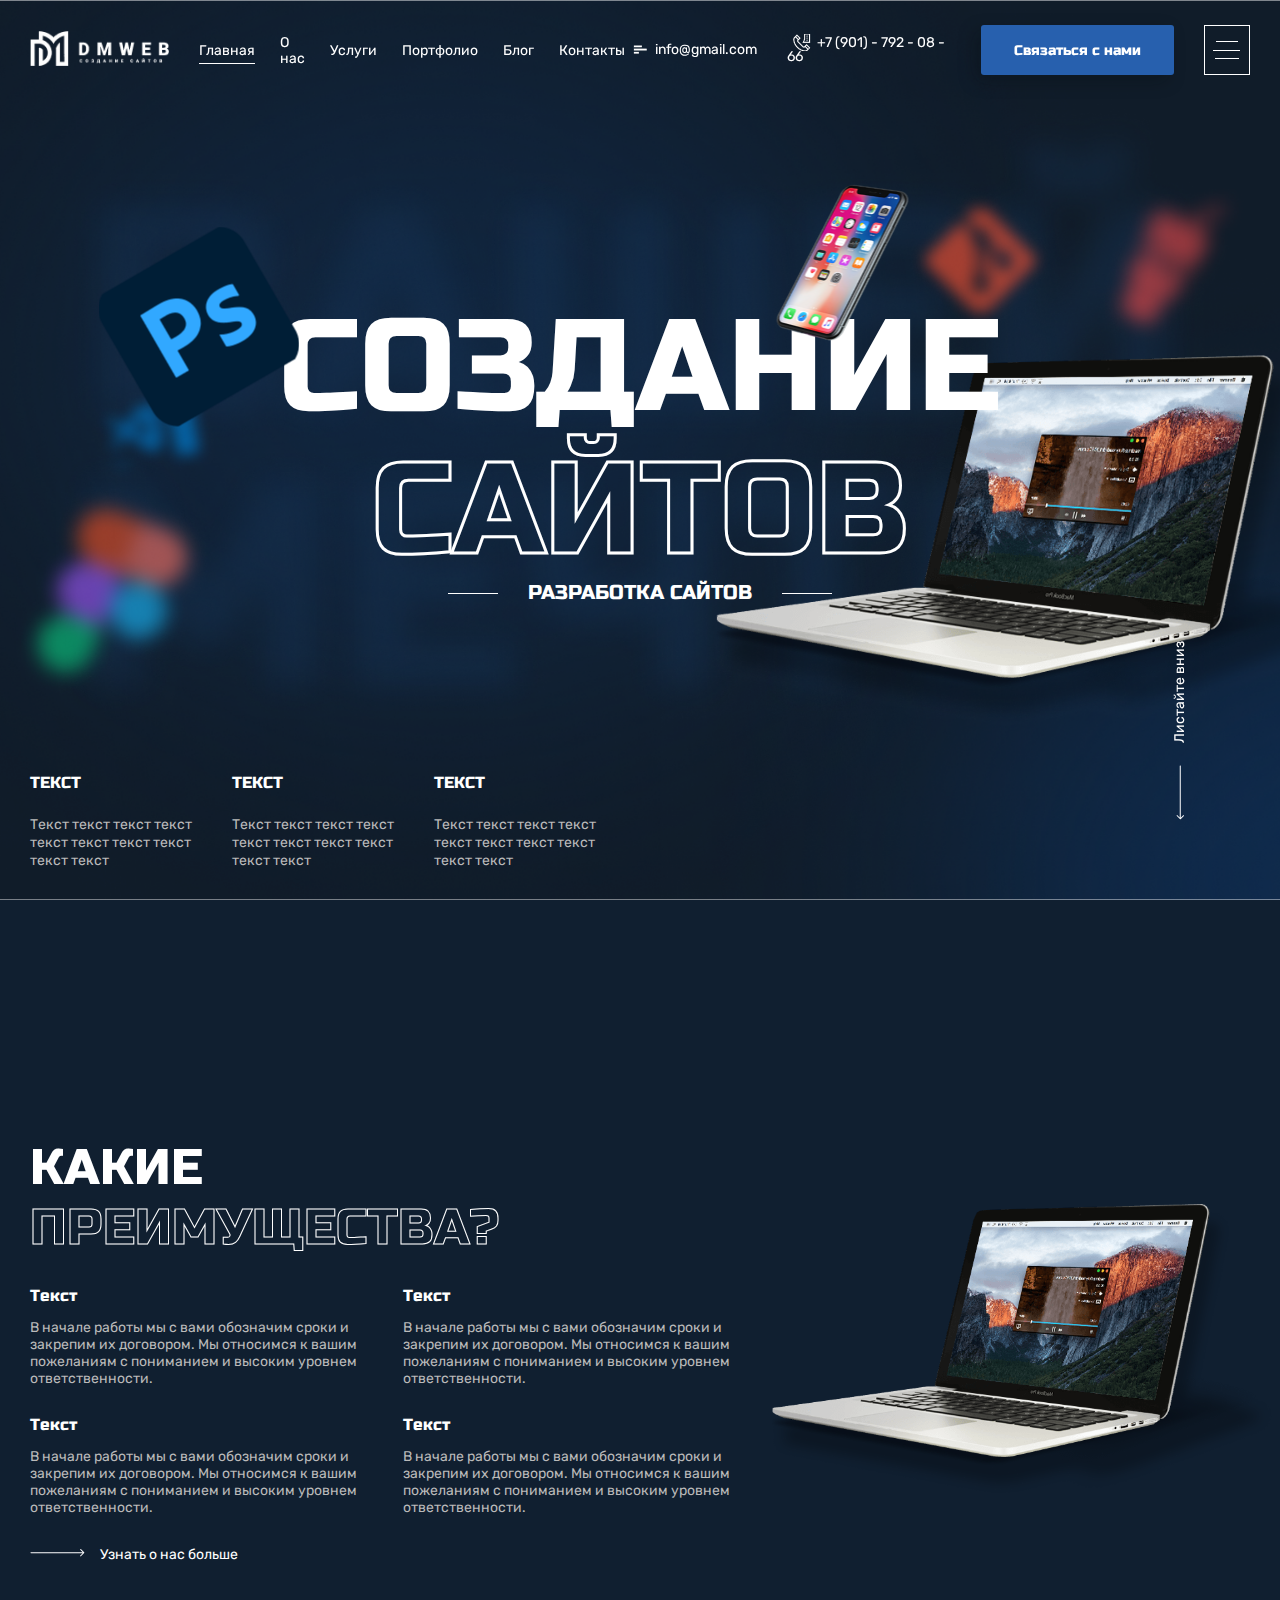
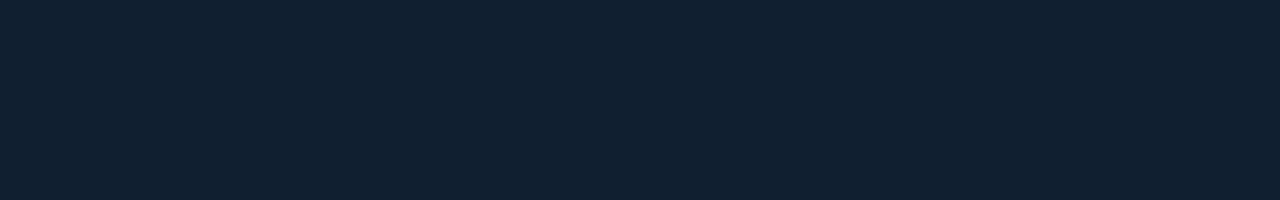
==== index.html @ 2434a74f "add" ====
<!DOCTYPE html>
<html lang="ru">
<head>
    <meta charset="UTF-8">
    <meta http-equiv="X-UA-Compatible" content="IE=edge">
    <meta name="viewport" content="width=device-width, initial-scale=1.0">
    <title>Мой сайт</title>
    <link rel="stylesheet" href="assets/css/reset.css">
    <link rel="stylesheet" href="css/style.css">
    <link rel="stylesheet" href="css/media.css">
</head>
<body>




<header class="header">
    <div class="container header__container">
        <div class="header__left">
            <a href="index.html" class="header__logo">
                <img src="img/icons/logo.png" alt="" class="header__logo-img">
            </a>
            <nav class="header__nav">
                <ul class="header__list">
                    <li class="header__item header__link-active">
                        <a href="index.html" class="header__link main-text">Главная</a>
                    </li>
                    <li class="header__item">
                        <a href="index.html" class="header__link main-text">О нас</a>
                    </li>
                    <li class="header__item">
                        <a href="index.html" class="header__link main-text">Услуги</a>
                    </li>
                    <li class="header__item">
                        <a href="index.html" class="header__link main-text">Портфолио</a>
                    </li>
                    <li class="header__item">
                        <a href="index.html" class="header__link main-text">Блог</a>
                    </li>
                    <li class="header__item">
                        <a href="index.html" class="header__link main-text">Контакты</a>
                    </li>

                </ul>
            </nav>
        </div>
        <div class="header__right">
            <a href="mailto:info@gmail.com" class="header__mail main-text">info@gmail.com</a>
            <a href="tel:79017920866" class="header__phone main-text">+7 (901) - 792 - 08 - 66</a>
            <button class="header__button btn reset-btn">Связаться с нами</button>
            <button class="header__burger burger reset-btn" aria-label="Открыть меню">
                <span class="burger__line"></span>
                <span class="burger__line"></span>
                <span class="burger__line"></span>
            </button>
        </div>
    </div>
</header>

<main class="main">
    <section class="hero">
        <div class="container hero__container">
            <div class="hero__text">
                <h1 class="hero__title main-text">Создание <br><span class="hero__title-span">сайтов</span></h1>
                <h2 class="hero__subtitle main-text">Разработка сайтов</h2>
            </div>
            <div class="hero__descr">
                <ul class="hero__list">
                    <li class="hero__item">
                        <span class="hero__item-title main-text">Текст</span>
                        <span class="hero__item-subtitle main-text">Текст текст текст текст текст текст текст текст текст текст</span>
                    </li>
                    <li class="hero__item">
                        <span class="hero__item-title main-text">Текст</span>
                        <span class="hero__item-subtitle main-text">Текст текст текст текст текст текст текст текст текст текст</span>
                    </li>
                    <li class="hero__item">
                        <span class="hero__item-title main-text">Текст</span>
                        <span class="hero__item-subtitle main-text">Текст текст текст текст текст текст текст текст текст текст</span>
                    </li>
                </ul>
            </div>
        </div>
    </section>
    <section class="advantages">
        <div class="container advantages__container">
            <div class="advantages__wrapper">
                <h2 class="advantages__title main-text">Какие <br> <span class="advantages__title-span">преимущества?</span></h2>
                <ul class="advantages__list">
                    <li class="advantages__item">
                        <span class="advantages__item-title">Текст</span>
                        <p class="advantages__item-descr">В начале работы мы с вами обозначим сроки и закрепим их договором. Мы относимся к вашим пожеланиям с пониманием и высоким уровнем ответственности.</p>
                    </li>
                    <li class="advantages__item">
                        <span class="advantages__item-title">Текст</span>
                        <p class="advantages__item-descr">В начале работы мы с вами обозначим сроки и закрепим их договором. Мы относимся к вашим пожеланиям с пониманием и высоким уровнем ответственности.</p>
                    </li>
                    <li class="advantages__item">
                        <span class="advantages__item-title">Текст</span>
                        <p class="advantages__item-descr">В начале работы мы с вами обозначим сроки и закрепим их договором. Мы относимся к вашим пожеланиям с пониманием и высоким уровнем ответственности.</p>
                    </li>
                    <li class="advantages__item">
                        <span class="advantages__item-title">Текст</span>
                        <p class="advantages__item-descr">В начале работы мы с вами обозначим сроки и закрепим их договором. Мы относимся к вашим пожеланиям с пониманием и высоким уровнем ответственности.</p>
                    </li>
                </ul>
                <a href="#" class="advantages__link main-text">
                    <span class="advantages__arrow"></span>
                    <span>Узнать о нас больше</span>
                </a>
            </div>
        </div>
    </section>
</main>

<div class="container">
    <div class="leaf">
        <span class="leaf__title main-text">Листайте вниз</span>
    </div>
</div>


    <script src="js/main.js"></script>
</body>
</html>
---- css/style.css ----
@font-face {
    font-family: 'Rubik';
    src: url('../fonts/Rubik-Regular.woff2') format('woff2'), url('../fonts/Rubik-Regular.woff') format('woff');
    font-display: swap;
    font-weight: 400;
    font-style: normal;
}

@font-face {
    font-family: 'Russo One';
    src: url('../fonts/RussoOne-Regular.woff2') format('woff2'), url('../fonts/RussoOne-Regular.woff') format('woff');
    font-display: swap;
    font-weight: 400;
    font-style: normal;
}

:root {
    --main-color: #ffffff;
    --btn-color: #2760AE;
    --btn-active: #1e4781;
    --offset: 30px;
}

* {
    box-sizing: border-box;
}

a {
    text-decoration: none;
}

ul {
    list-style: none;
    margin: 0;
    padding: 0;
}

img {
    max-width: 100%;
}

nav {
    display: block;
}

body {
    position: relative;
}

html {
    font-family: 'Rubik', sans-serif;
}

input, textarea, button, label {
    font-family: 'Rubik', sans-serif;
}

.container {
    max-width: 1770px;
    padding: 0 30px;
    margin: 0 auto;
    position: relative;
}

.main-text {
    color: var(--main-color);
    font-size: 14px;
}

.reset-btn {
    outline: none;
    border: none;
    padding: 0;
}

.btn {
    cursor: pointer;
    background-color: var(--btn-color);
    color: var(--main-color);
    width: 208px;
    height: 50px;
    font-family: Russo One;
    font-size: 14px;
    font-style: normal;
    font-weight: normal;
    box-shadow: -6px 6px 17px rgba(1, 11, 11, 0.26);
    border-radius: 3px;
    transition: background-color 0.3s ease-in-out;
}

.btn:hover {
    background-color: var(--btn-active);
}

.btn:active {
    background-color: var(--btn-active);
}

.leaf {
    position: fixed;
    right: 0px;
    bottom: 150px;
    transform: rotate(-90deg);
    animation: 1.5s infinite alternate arrowbottom;
}

.leaf__title:before {
    content: '';
    background-image: url('../img/icons/arrow-left.png');
    padding-right: 100px;
    background-position: center center;
    background-repeat: no-repeat;
}

@keyframes arrowbottom {
    from {
        bottom: 150px;
    }
    to {
        bottom: 190px;
    }
}

/* burger-comment */

.burger {
    position: relative;
    width: 50px;
    height: 50px;
    background-color: transparent;
    border: 1px solid #FFFFFF;
    outline: none;
    cursor: pointer;
}

.burger__line {
    position: absolute;
    display: inline-block;
    height: 1px;
    background-color: var(--main-color);
    transition: width 0.3s ease-in-out;
}

.burger__line:nth-child(1) {
    right: 0;
    left: 0;
    top: 15px;
    margin-bottom: 8px;
    width: 50%;
    margin: 0 auto;
}

.burger__line:nth-child(2) {
    right: 0;
    left: 0;
    top: 50%;
    /* transform: translateY(-50%); */
    width: 60%;
    margin: 0 auto;
}

.burger__line:nth-child(3) {
    right: 0;
    left: 0;
    width: 55%;
    margin: 0 auto;
    bottom: 15px;
}

/* burger-comment */

/* header */

.header {
    position: fixed;
    top: 0;
    width: 100%;
    padding: 25px 0;
    z-index: 999;
}

.header__container {
    display: flex;
    align-items: center;
    justify-content: space-between;
}

.header__left {
    display: flex;
    align-items: center;
}

.header__right {
    display: flex;
    align-items: center;
}

.header__logo {
    margin-right: 30px;
}

.header__list {
    display: flex;
    align-items: center;
}

.header__item {
    transition: border-bottom 0.3s ease-in-out;
    padding: 5px 0;
}

.header__item:hover {
    border-bottom: 1px solid var(--main-color);
}

.header__item:not(:last-child) {
    margin-right: 25px;
}

.header__link-active {
    border-bottom: 1px solid var(--main-color);
}

.header__mail {
    margin-right: 30px;
}

.header__phone {
    margin-right: 30px;
}

.header__mail::before {
    content: '';
    background-image: url('../img/icons/mail.png');
    background-position: center;
    background-repeat: no-repeat;
    padding-right: 30px;
}

.header__phone::before {
    content: '';
    background-image: url('../img/icons/mobile.png');
    background-position: center;
    background-repeat: no-repeat;
    padding-right: 30px;
}

.header__button {
    margin-right: 30px;
}

/* header */

/* hero */

.hero {
    background-image: url('../img/background/hero-background.png');
    background-position: center;
    background-repeat: no-repeat;
    background-size: cover;
    height: 100vh;
    min-height: 720px;
}

.hero__container {
    display: flex;
    flex-direction: column;
    justify-content: center;
    align-items: center;
    height: 100%;
    position: relative;
}

.hero__text {
    display: flex;
    flex-direction: column;
    align-items: center;
}

.hero__title {
    text-transform: uppercase;
    font-size: 130px;
    font-family: Russo One;
    line-height: 110%;
    position: relative;
    text-align: center;
}

.hero__title:before {
    content: '';
    background-image: url('../img/photoshop.png');
    background-position: center;
    background-repeat: no-repeat;
    position: absolute;
    top: -70px;
    left: -180px;
    width: 200px;
    height: 200px;
}

.hero__title:after {
    content: '';
    background-image: url('../img/iphone.png');
    background-position: center;
    background-repeat: no-repeat;
    position: absolute;
    top: -140px;
    right: 50px;
    width: 200px;
    height: 200px;
}

.hero__title-span {
    -webkit-text-fill-color: transparent;
    -webkit-text-stroke: 3px var(--main-color);
}

.hero__subtitle {
    font-size: 20px;
    font-family: Russo One;
    text-transform: uppercase;
    position: relative;
    display: flex;
    align-items: center;
}

.hero__subtitle::before {
    content: '';
    margin-right: 30px;
    width: 50px;
    height: 1px;
    background-color: var(--main-color);
}

.hero__subtitle::after {
    content: '';
    margin-left: 30px;
    width: 50px;
    height: 1px;
    background-color: var(--main-color);
}

.hero__descr {
    position: absolute;
    bottom: 30px;
    left: var(--offset);
    width: 45%;
}

.hero__list {
    display: flex;
    align-items: center;
}

.hero__item {
    display: flex;
    flex-direction: column;
}

.hero__item:not(:last-child) {
    margin-right: 30px;
}

.hero__item-title {
    font-family: Russo One;
    text-transform: uppercase;
    font-size: 16px;
    margin-bottom: 25px;
}

.hero__item-subtitle {
    font-size: 14px;
    line-height: 18px;
    color: #BABABA;
}

/* hero */

/* advantages */

.advantages {
    height: 100vh;
    background-color: #101f30;
    min-height: 720px;
}

.advantages__container {
    display: flex;
    flex-direction: column;
    justify-content: center;
    height: 100%;
    background-image: url('../img/macbook.png');
    background-repeat: no-repeat;
    background-position: right;
    background-size: 40%;
    
}

.advantages__wrapper {
    width: 60%;
}

.advantages__title {
    font-family: Russo One;
    font-size: 50px;
    line-height: 60px;
    color: var(--main-color);
    text-transform: uppercase;
    margin-bottom: 30px;
}

.advantages__title-span {
    -webkit-text-fill-color: transparent;
    -webkit-text-stroke: 1px var(--main-color);
}

.advantages__list {
    display: flex;
    flex-wrap: wrap;
    justify-content: space-between;
}

.advantages__item {
    width: 49%;
}

.advantages__item:not(:last-child) {
    margin-bottom: 30px;
}

.advantages__item-title {
    font-family: Russo One;
    font-size: 16px;
    color: var(--main-color);
    margin-bottom: 15px;
    display: block;
}

.advantages__item-descr {
    font-family: Rubik;
    font-size: 14px;
    line-height: 17px;
    color: #BABABA;
}

.advantages__right {
    width: 40%;
    background-image: url('../img/macbook.png');
    background-size: cover;
    background-repeat: no-repeat;
    height: 100%;
}

.advantages__link {
    position: relative;
    padding-left: 70px;
}

.advantages__arrow {
    position: absolute;
    left: 0;
    top: 0;
    width: 55px;
    height: 15px;
    background-image: url('../img/icons/arrow-left.png');
    transform: rotate(180deg);
    background-position: center center;
    background-repeat: no-repeat;
}
/* advantages */
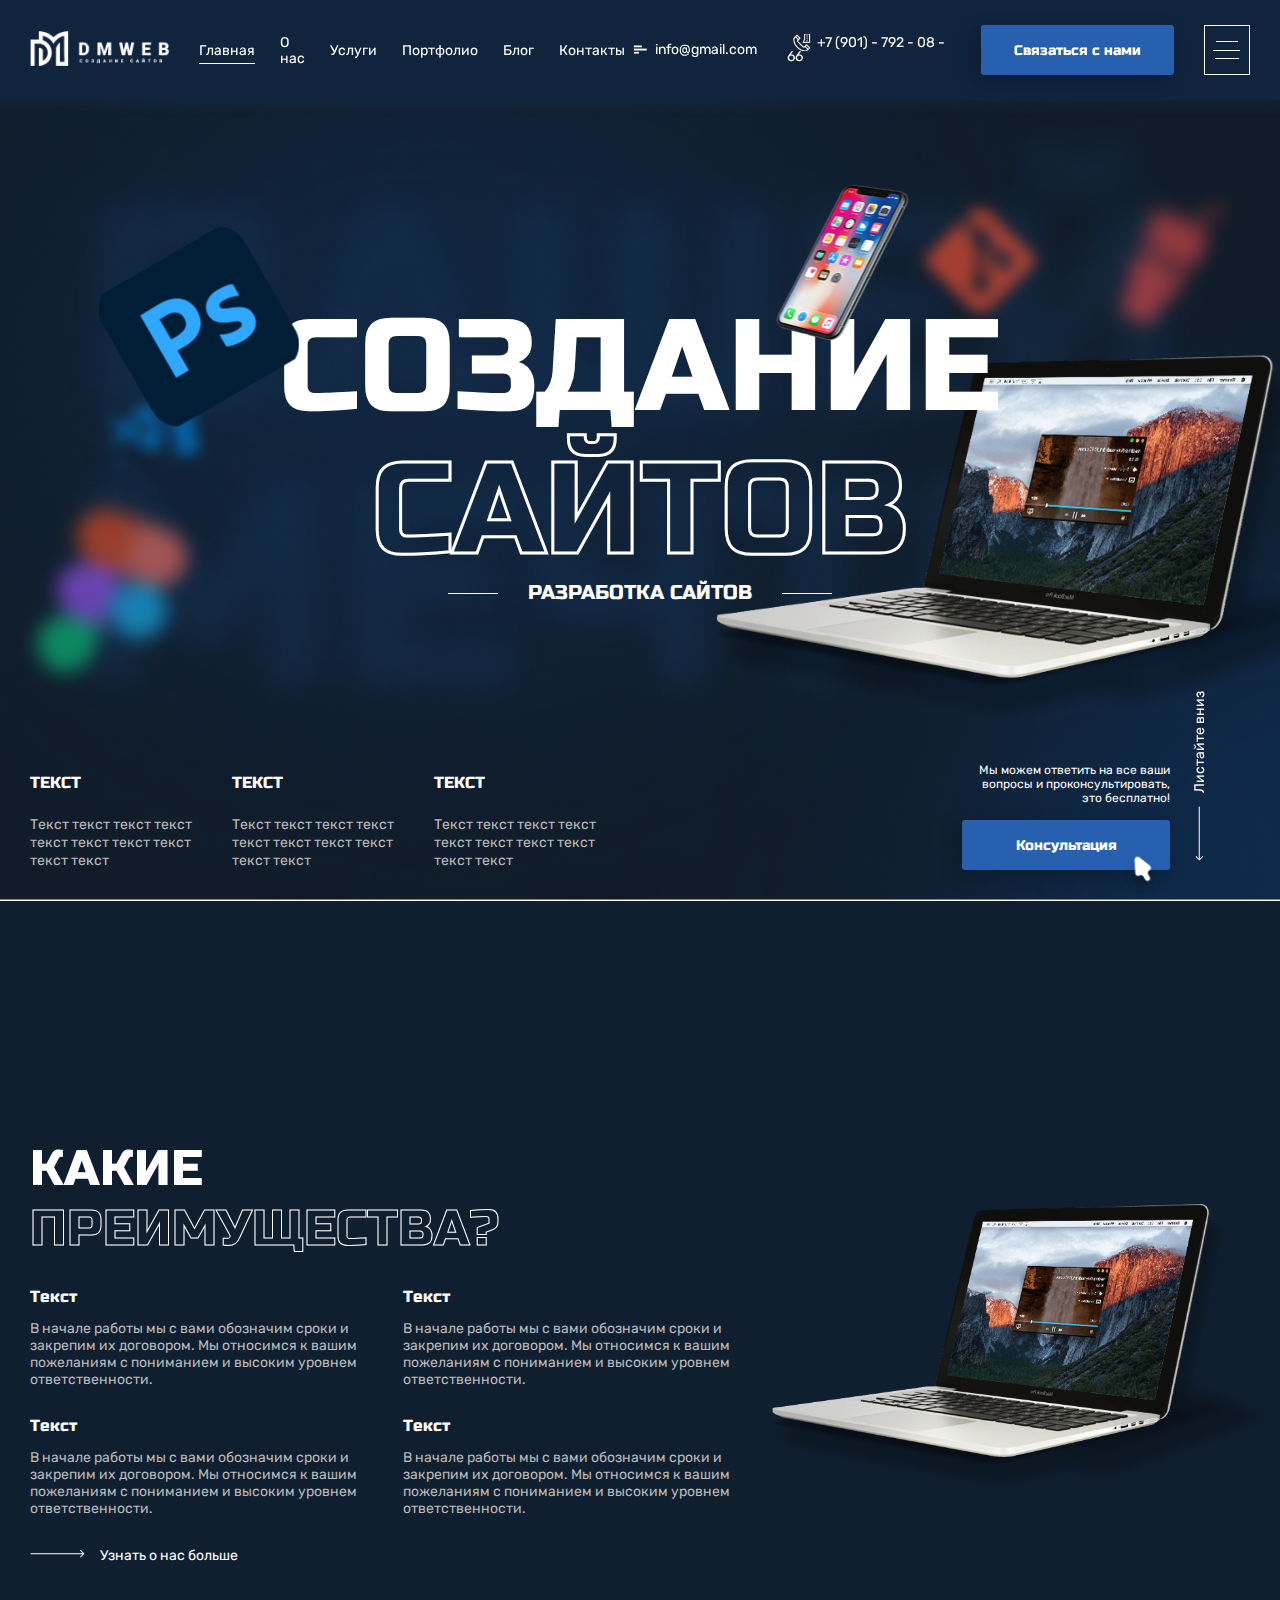
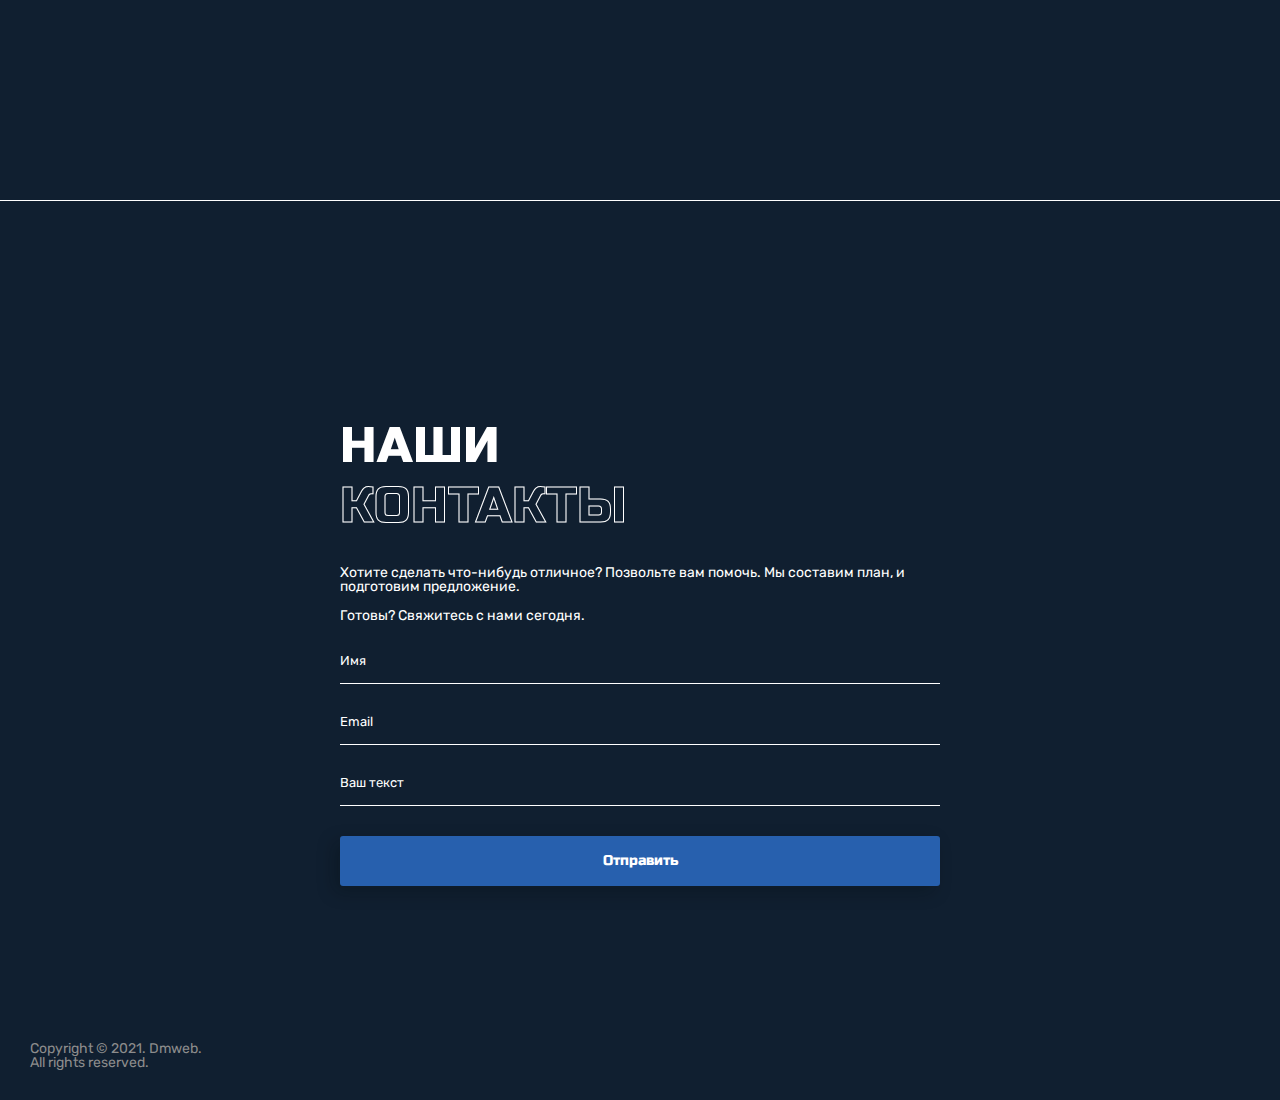
==== commit 8b2e663b: "add" ====
--- a/index.html
+++ b/index.html
@@ -1,5 +1,6 @@
 <!DOCTYPE html>
 <html lang="ru">
+
 <head>
     <meta charset="UTF-8">
     <meta http-equiv="X-UA-Compatible" content="IE=edge">
@@ -9,117 +10,200 @@
     <link rel="stylesheet" href="css/style.css">
     <link rel="stylesheet" href="css/media.css">
 </head>
+
 <body>
 
 
 
 
-<header class="header">
-    <div class="container header__container">
-        <div class="header__left">
-            <a href="index.html" class="header__logo">
-                <img src="img/icons/logo.png" alt="" class="header__logo-img">
-            </a>
-            <nav class="header__nav">
-                <ul class="header__list">
-                    <li class="header__item header__link-active">
-                        <a href="index.html" class="header__link main-text">Главная</a>
-                    </li>
-                    <li class="header__item">
-                        <a href="index.html" class="header__link main-text">О нас</a>
-                    </li>
-                    <li class="header__item">
-                        <a href="index.html" class="header__link main-text">Услуги</a>
-                    </li>
-                    <li class="header__item">
-                        <a href="index.html" class="header__link main-text">Портфолио</a>
-                    </li>
-                    <li class="header__item">
-                        <a href="index.html" class="header__link main-text">Блог</a>
-                    </li>
-                    <li class="header__item">
-                        <a href="index.html" class="header__link main-text">Контакты</a>
-                    </li>
-
-                </ul>
-            </nav>
+    <header class="header">
+        <div class="container header__container">
+            <div class="header__left">
+                <a href="index.html" class="header__logo">
+                    <img src="img/icons/logo.png" alt="" class="header__logo-img">
+                </a>
+                <nav class="header__nav">
+                    <ul class="header__list">
+                        <li class="header__item header__link-active">
+                            <a href="index.html" class="header__link main-text">Главная</a>
+                        </li>
+                        <li class="header__item">
+                            <a href="#" class="header__link main-text">О нас</a>
+                        </li>
+                        <li class="header__item">
+                            <a href="service.html" class="header__link main-text">Услуги</a>
+                        </li>
+                        <li class="header__item">
+                            <a href="#" class="header__link main-text">Портфолио</a>
+                        </li>
+                        <li class="header__item">
+                            <a href="#" class="header__link main-text">Блог</a>
+                        </li>
+                        <li class="header__item">
+                            <a href="#" class="header__link main-text">Контакты</a>
+                        </li>
+
+                    </ul>
+                </nav>
+            </div>
+            <div class="header__right">
+                <a href="mailto:info@gmail.com" class="header__mail main-text">info@gmail.com</a>
+                <a href="tel:79017920866" class="header__phone main-text">+7 (901) - 792 - 08 - 66</a>
+                <button class="header__button btn reset-btn">Связаться с нами</button>
+                <button class="header__burger burger reset-btn" aria-label="Открыть меню">
+                    <span class="burger__line"></span>
+                    <span class="burger__line"></span>
+                    <span class="burger__line"></span>
+                </button>
+            </div>
         </div>
-        <div class="header__right">
-            <a href="mailto:info@gmail.com" class="header__mail main-text">info@gmail.com</a>
-            <a href="tel:79017920866" class="header__phone main-text">+7 (901) - 792 - 08 - 66</a>
-            <button class="header__button btn reset-btn">Связаться с нами</button>
-            <button class="header__burger burger reset-btn" aria-label="Открыть меню">
-                <span class="burger__line"></span>
-                <span class="burger__line"></span>
-                <span class="burger__line"></span>
-            </button>
+    </header>
+
+    <main class="main">
+        <section class="hero">
+            <div class="container hero__container">
+                <div class="hero__text">
+                    <h1 class="hero__title main-text">Создание <br><span class="hero__title-span">сайтов</span></h1>
+                    <h2 class="hero__subtitle main-text">Разработка сайтов</h2>
+                </div>
+                <div class="hero__descr">
+                    <ul class="hero__list">
+                        <li class="hero__item">
+                            <span class="hero__item-title main-text">Текст</span>
+                            <span class="hero__item-subtitle main-text">Текст текст текст текст текст текст текст текст
+                                текст текст</span>
+                        </li>
+                        <li class="hero__item">
+                            <span class="hero__item-title main-text">Текст</span>
+                            <span class="hero__item-subtitle main-text">Текст текст текст текст текст текст текст текст
+                                текст текст</span>
+                        </li>
+                        <li class="hero__item">
+                            <span class="hero__item-title main-text">Текст</span>
+                            <span class="hero__item-subtitle main-text">Текст текст текст текст текст текст текст текст
+                                текст текст</span>
+                        </li>
+                    </ul>
+                </div>
+                <div class="consultation-wrapper">
+                    <span class="counsultation-title main-text">Мы можем ответить на все ваши вопросы и
+                        проконсультировать, это бесплатно!</span>
+                    <button class="consultation-btn btn reset-btn">Консультация</button>
+                </div>
+            </div>
+        </section>
+        <section class="advantages">
+            <div class="container advantages__container">
+                <div class="advantages__wrapper">
+                    <h2 class="advantages__title main-text">Какие <br> <span
+                            class="advantages__title-span">преимущества?</span></h2>
+                    <ul class="advantages__list">
+                        <li class="advantages__item">
+                            <span class="advantages__item-title">Текст</span>
+                            <p class="advantages__item-descr">В начале работы мы с вами обозначим сроки и закрепим их
+                                договором. Мы относимся к вашим пожеланиям с пониманием и высоким уровнем
+                                ответственности.</p>
+                        </li>
+                        <li class="advantages__item">
+                            <span class="advantages__item-title">Текст</span>
+                            <p class="advantages__item-descr">В начале работы мы с вами обозначим сроки и закрепим их
+                                договором. Мы относимся к вашим пожеланиям с пониманием и высоким уровнем
+                                ответственности.</p>
+                        </li>
+                        <li class="advantages__item">
+                            <span class="advantages__item-title">Текст</span>
+                            <p class="advantages__item-descr">В начале работы мы с вами обозначим сроки и закрепим их
+                                договором. Мы относимся к вашим пожеланиям с пониманием и высоким уровнем
+                                ответственности.</p>
+                        </li>
+                        <li class="advantages__item">
+                            <span class="advantages__item-title">Текст</span>
+                            <p class="advantages__item-descr">В начале работы мы с вами обозначим сроки и закрепим их
+                                договором. Мы относимся к вашим пожеланиям с пониманием и высоким уровнем
+                                ответственности.</p>
+                        </li>
+                    </ul>
+                    <a href="#" class="advantages__link main-text">
+                        <span class="advantages__arrow"></span>
+                        <span>Узнать о нас больше</span>
+                    </a>
+                </div>
+            </div>
+        </section>
+
+        <section class="contact">
+            <div class="container contact__container">
+                <div class="contact__wrapper">
+                    <h2 class="contact__title">Наши <br><span class="contact__title-span">контакты</span></h2>
+                    <span class="contact__descr main-text">
+                        Хотите сделать что-нибудь отличное? Позвольте вам помочь. Мы составим план,
+                        и подготовим предложение.
+                    </span>
+                    <span class="contact__descr main-text">
+                        Готовы? Свяжитесь с нами сегодня.
+                    </span>
+                    <form action="#" class="contact__form">
+                        <input type="text" class="form-input" placeholder="Имя" name="name">
+                        <input type="mail" class="form-input" placeholder="Email" name="email">
+                        <textarea name="text" id="" cols="30" rows="1" placeholder="Ваш текст"
+                            class="form-input form-textarea"></textarea>
+                        <button class="form-button btn reset-btn" type="submit">Отправить</button>
+                    </form>
+                </div>
+
+                <!-- <div class="contact__right">
+                        <p class="main-text">dfgdg</p>
+                    </div> -->
+
+                <div class="copyright">
+                    <p class="copyright__descr main-text">
+                        Copyright © 2021. Dmweb.
+                        <br>
+                        All rights reserved.
+                    </p>
+                </div>
+            </div>
+        </section>
+        <div class="leaf">
+            <span class="leaf__title main-text">Листайте вниз</span>
+        </div>
+    </main>
+
+    <div class="overlay">
+        <div class="modal-form">
+            <span class="modal-form__title">Dmweb</span>
+            <div class="modal-wrapper">
+                <div class="modal-form__left">
+                    <span class="modal__form-descr main-text">
+                        Хотите сделать что-нибудь отличное? Позвольте вам помочь. Мы составим план,
+                        и подготовим предложение.
+                    </span>
+                    <span class="modal__form-descr main-text">
+                        Готовы? Свяжитесь с нами сегодня.
+                    </span>
+                    <form action="#" class="modal-form__form">
+                        <input type="text" class="form-input" placeholder="Имя" name="name">
+                        <input type="mail" class="form-input" placeholder="Email" name="email">
+                        <textarea name="text" id="" cols="30" rows="1" placeholder="Ваш текст"
+                            class="form-input form-textarea"></textarea>
+                        <button class="form-button btn reset-btn" type="submit">Отправить</button>
+                    </form>
+                </div>
+                <div class="modal-form__right">
+                    <img src="#" alt="" class="modal-logo">logo
+                    <span class="modal-contacts">Наши контакты</span>
+                    <a href="tel:79017920866" class="modal-phone main-text">+7 (901) 792 08 66</a>
+                    <a href="mailto:info@gmail.com" class="modal-email main-text">info@gmail.com</a>
+                </div>
+            </div>
         </div>
     </div>
-</header>
-
-<main class="main">
-    <section class="hero">
-        <div class="container hero__container">
-            <div class="hero__text">
-                <h1 class="hero__title main-text">Создание <br><span class="hero__title-span">сайтов</span></h1>
-                <h2 class="hero__subtitle main-text">Разработка сайтов</h2>
-            </div>
-            <div class="hero__descr">
-                <ul class="hero__list">
-                    <li class="hero__item">
-                        <span class="hero__item-title main-text">Текст</span>
-                        <span class="hero__item-subtitle main-text">Текст текст текст текст текст текст текст текст текст текст</span>
-                    </li>
-                    <li class="hero__item">
-                        <span class="hero__item-title main-text">Текст</span>
-                        <span class="hero__item-subtitle main-text">Текст текст текст текст текст текст текст текст текст текст</span>
-                    </li>
-                    <li class="hero__item">
-                        <span class="hero__item-title main-text">Текст</span>
-                        <span class="hero__item-subtitle main-text">Текст текст текст текст текст текст текст текст текст текст</span>
-                    </li>
-                </ul>
-            </div>
-        </div>
-    </section>
-    <section class="advantages">
-        <div class="container advantages__container">
-            <div class="advantages__wrapper">
-                <h2 class="advantages__title main-text">Какие <br> <span class="advantages__title-span">преимущества?</span></h2>
-                <ul class="advantages__list">
-                    <li class="advantages__item">
-                        <span class="advantages__item-title">Текст</span>
-                        <p class="advantages__item-descr">В начале работы мы с вами обозначим сроки и закрепим их договором. Мы относимся к вашим пожеланиям с пониманием и высоким уровнем ответственности.</p>
-                    </li>
-                    <li class="advantages__item">
-                        <span class="advantages__item-title">Текст</span>
-                        <p class="advantages__item-descr">В начале работы мы с вами обозначим сроки и закрепим их договором. Мы относимся к вашим пожеланиям с пониманием и высоким уровнем ответственности.</p>
-                    </li>
-                    <li class="advantages__item">
-                        <span class="advantages__item-title">Текст</span>
-                        <p class="advantages__item-descr">В начале работы мы с вами обозначим сроки и закрепим их договором. Мы относимся к вашим пожеланиям с пониманием и высоким уровнем ответственности.</p>
-                    </li>
-                    <li class="advantages__item">
-                        <span class="advantages__item-title">Текст</span>
-                        <p class="advantages__item-descr">В начале работы мы с вами обозначим сроки и закрепим их договором. Мы относимся к вашим пожеланиям с пониманием и высоким уровнем ответственности.</p>
-                    </li>
-                </ul>
-                <a href="#" class="advantages__link main-text">
-                    <span class="advantages__arrow"></span>
-                    <span>Узнать о нас больше</span>
-                </a>
-            </div>
-        </div>
-    </section>
-</main>
-
-<div class="container">
-    <div class="leaf">
-        <span class="leaf__title main-text">Листайте вниз</span>
-    </div>
-</div>
+
+
+
 
 
     <script src="js/main.js"></script>
 </body>
+
 </html>--- a/css/style.css
+++ b/css/style.css
@@ -98,18 +98,25 @@
 
 .leaf {
     position: fixed;
-    right: 0px;
+    right: 30px;
     bottom: 150px;
     transform: rotate(-90deg);
     animation: 1.5s infinite alternate arrowbottom;
 }
 
+.leaf__title {
+    position: relative;
+}
+
 .leaf__title:before {
     content: '';
+    position: absolute;
     background-image: url('../img/icons/arrow-left.png');
-    padding-right: 100px;
     background-position: center center;
     background-repeat: no-repeat;
+    width: 55px;
+    height: 15px;
+    right: 115px;
 }
 
 @keyframes arrowbottom {
@@ -120,6 +127,154 @@
         bottom: 190px;
     }
 }
+
+.consultation-wrapper {
+    position: absolute;
+    bottom: 30px;
+    right: 110px;
+    max-width: 208px;
+    display: flex;
+    flex-direction: column;
+}
+
+.counsultation-title {
+    text-align: right;
+    margin-bottom: 15px;
+    font-size: 12px;
+    line-height: 14px;
+}
+
+.consultation-btn {
+    position: relative;
+}
+
+.consultation-btn:after {
+    content: '';
+    position: absolute;
+    bottom: -25px;
+    right: 5px;
+    background-image: url('../img/icons/union.png');
+    background-repeat: no-repeat;
+    background-size: cover;
+    width: 45px;
+    height: 45px;
+}
+
+.modal-form {
+    display: flex;
+    align-items: center;
+    justify-content: center;
+    height: 100vh;
+}
+
+.overlay {
+    opacity: 0;
+    visibility: hidden;
+    position: fixed;
+    top: 0;
+    left: 0;
+    width: 100%;
+    height: 100vh;
+    background-color: #101C29;
+    z-index: 999;
+    transition: .3s all;
+    display: flex;
+    align-items: center;
+    justify-content: center;
+}
+
+textarea {
+    resize: none;
+}
+
+/* modal */
+
+.modal-form {
+    display: flex;
+    flex-direction: column;
+    align-items: flex-start;
+    /* justify-content: center; */
+    max-width: 600px;
+}
+
+.modal-wrapper {
+    display: flex;
+}
+
+.modal-form__left {
+    display: flex;
+    flex-direction: column;
+    padding-right: 50px;
+    border-right: 1px solid var(--main-color);
+    width: 60%;
+}
+
+.modal-form__right {
+    display: flex;
+    flex-direction: column;
+    align-items: flex-start;
+    padding-left: 50px;
+}
+
+.modal-form__form {
+    display: flex;
+    flex-direction: column;
+}
+
+.modal-form__title {
+    font-family: Russo One;
+    font-size: 40px;
+    -webkit-text-fill-color: transparent;
+    -webkit-text-stroke: 1px var(--main-color);
+    text-transform: uppercase;
+    margin-bottom: 30px;
+}
+
+.modal__form-descr {
+    display: block;
+    margin-bottom: 15px;
+}
+
+.form-input {
+    background-color: transparent;
+    color: var(--main-color);
+    border: none;
+    padding: 15px 15px 15px 0;
+    outline: none;
+    border-bottom: 1px solid var(--main-color);
+    margin-bottom: 15px;
+}
+
+.form-textarea {
+    margin-bottom: 30px;
+}
+
+.form-input::placeholder {
+    color: var(--main-color);
+}
+
+.form-button {
+    width: 100%;
+}
+
+.modal-contacts {
+    font-family: Russo One;
+    font-size: 16px;
+    color: var(--main-color);
+    margin-bottom: 30px;
+}
+
+.modal-phone {
+    font-weight: 300;
+    margin-bottom: 15px;
+}
+
+.modal-email {
+    font-weight: 300;
+    display: inline-block;
+}
+
+/* modal */
 
 /* burger-comment */
 
@@ -177,6 +332,8 @@
     width: 100%;
     padding: 25px 0;
     z-index: 999;
+    background-color: #10243e;
+    box-shadow: 0px 5px 10px 2px rgba(34, 60, 80, 0.2);
 }
 
 .header__container {
@@ -382,6 +539,7 @@
     height: 100vh;
     background-color: #101f30;
     min-height: 720px;
+    border-top: 1px solid var(--main-color);
 }
 
 .advantages__container {
@@ -393,7 +551,6 @@
     background-repeat: no-repeat;
     background-position: right;
     background-size: 40%;
-    
 }
 
 .advantages__wrapper {
@@ -467,4 +624,608 @@
     background-position: center center;
     background-repeat: no-repeat;
 }
-/* advantages */+
+/* advantages */
+
+/* contact */
+
+.contact {
+    height: 100vh;
+    background-color: #101f30;
+    min-height: 720px;
+    border-top: 1px solid var(--main-color);
+}
+
+.contact__container {
+    display: flex;
+    justify-content: center;
+    height: 100%;
+}
+
+.contact__wrapper {
+    display: flex;
+    flex-direction: column;
+    justify-content: center;
+    max-width: 600px;
+    width: 80%;
+}
+
+.contact__form {
+    display: flex;
+    flex-direction: column;
+}
+
+.contact__title {
+    font-family: Russo One;
+    font-size: 50px;
+    line-height: 60px;
+    color: var(--main-color);
+    text-transform: uppercase;
+    margin-bottom: 30px;
+}
+
+.contact__title-span {
+    -webkit-text-fill-color: transparent;
+    -webkit-text-stroke: 1px var(--main-color);
+}
+
+.contact__descr {
+    margin-bottom: 15px;
+}
+
+.copyright {
+    position: absolute;
+    bottom: 30px;
+    left: var(--offset);
+}
+
+.copyright__descr {
+    color: #8C8C8C;
+}
+
+/* contact */
+
+/* service */
+
+.service {
+    height: 100vh;
+    background-color: #101f30;
+    min-height: 780px;
+}
+
+.service__container {
+    display: flex;
+    flex-direction: column;
+    justify-content: center;
+    align-items: flex-start;
+    height: 100%;
+}
+
+.service__board {
+    margin-bottom: 30px;
+}
+
+.service__board-before {
+    color: #8C8C8C;
+}
+
+.service__title {
+    font-family: Russo One;
+    font-size: 50px;
+    line-height: 60px;
+    color: var(--main-color);
+    text-transform: uppercase;
+    margin-bottom: 30px;
+}
+
+.service__title-span {
+    -webkit-text-fill-color: transparent;
+    -webkit-text-stroke: 1px var(--main-color);
+}
+
+.service__descr {
+    color: #8C8C8C;
+    max-width: 600px;
+    line-height: 20px;
+    margin-bottom: 30px;
+}
+
+.service__list {
+    display: flex;
+    width: 70%;
+    justify-content: space-between;
+}
+
+.service__item {
+    width: 30%;
+}
+
+.service__icon {
+    object-fit: cover;
+    width: 100%;
+    margin-bottom: 20px;
+}
+
+.service__wrapper {
+    width: 60%;
+    max-width: 1024px;
+}
+
+.service__item-title {
+    font-family: Russo One;
+    font-size: 16px;
+    margin-bottom: 15px;
+}
+
+.service__item-descr {
+    font-family: Rubik;
+    font-size: 14px;
+    line-height: 17px;
+    color: #BABABA;
+    margin-bottom: 30px;
+}
+
+.service__item-link {
+    width: 100%;
+    display: block;
+    display: flex;
+    align-items: center;
+    justify-content: center;
+}
+
+/* service */
+
+/* service-one */
+
+.service__one {
+    background-color: #101f30;
+    padding-top: 120px;
+    padding-bottom: 150px;
+    border-top: 1px solid var(--main-color);
+    position: relative;
+}
+
+.service__one-title {
+    font-family: Russo One;
+    font-size: 50px;
+    line-height: 60px;
+    color: var(--main-color);
+    text-transform: uppercase;
+    margin-bottom: 30px;
+}
+
+.service__one-container {
+    display: flex;
+    justify-content: space-between;
+}
+
+.service__one-span {
+    -webkit-text-fill-color: transparent;
+    -webkit-text-stroke: 1px var(--main-color);
+}
+
+.service__one-left {
+    width: 30%;
+}
+
+.service__one-right {
+    position: absolute;
+    right: 0;
+    top: 0;
+    width: 60%;
+    height: 100%;
+    padding-top: 120px;
+    padding-left: 70px;
+    background: linear-gradient(90.94deg, rgba(6, 20, 35, 0.76) 6.2%, rgba(6, 20, 35, 0) 99.2%);
+}
+
+.service__one-descr {
+    color: #BABABA;
+    line-height: 20px;
+    margin-bottom: 50px;
+}
+
+.service__one-subtitle {
+    font-family: Russo One;
+    font-size: 16px;
+    text-transform: uppercase;
+    color: var(--main-color);
+    margin-bottom: 30px;
+    display: block;
+}
+
+.service__one-list {
+    display: flex;
+    flex-direction: column;
+    width: 60%;
+    margin-bottom: 50px;
+}
+
+.service__one-item {
+    display: flex;
+    align-items: center;
+}
+
+.service__one-item:not(:last-child) {
+    margin-bottom: 35px;
+}
+
+.service__one-item--descr {
+    font-family: Rubik;
+    font-size: 14px;
+    line-height: 17px;
+    color: #BABABA;
+}
+
+.service__one-icon {
+    width: 60px;
+    height: 25px;
+    background-image: url('../img/icons/check.svg');
+    background-position: center center;
+    background-size: cover;
+    margin-right: 25px;
+    display: inline-block;
+}
+
+/* service-one */
+
+/* service-two */
+
+.service-two {
+    background-color: #101f30;
+    padding-top: 120px;
+    padding-bottom: 250px;
+    border-top: 1px solid var(--main-color);
+    position: relative;
+}
+
+.service-two__container {
+    display: flex;
+    justify-content: flex-end;
+}
+
+.service-two__right {
+    width: 45%;
+}
+
+.service-two__left {
+    position: absolute;
+    left: 0;
+    top: 0;
+    width: 50%;
+    height: 100%;
+    padding-top: 120px;
+    padding-left: 100px;
+    background: linear-gradient(270deg, rgba(6, 20, 35, 0.76) 6.2%, rgba(6, 20, 35, 0) 99.2%);
+}
+
+.service-two__title {
+    font-family: Russo One;
+    font-size: 50px;
+    line-height: 60px;
+    color: var(--main-color);
+    text-transform: uppercase;
+    margin-bottom: 30px;
+}
+
+.service-two__span {
+    -webkit-text-fill-color: transparent;
+    -webkit-text-stroke: 1px var(--main-color);
+}
+
+.service-two__descr {
+    font-size: 14px;
+    line-height: 17px;
+    color: #BABABA;
+    margin-bottom: 50px;
+}
+
+.service-two__list {
+    display: flex;
+    flex-direction: column;
+    width: 60%;
+    margin-bottom: 50px;
+}
+
+.service-two__item {
+    display: flex;
+    align-items: center;
+}
+
+.service-two__item:not(:last-child) {
+    margin-bottom: 35px;
+}
+
+.service-two__item--descr {
+    font-family: Rubik;
+    font-size: 14px;
+    line-height: 17px;
+    color: #BABABA;
+}
+
+.service-two__icon {
+    width: 60px;
+    height: 25px;
+    background-image: url('../img/icons/check.svg');
+    background-position: center center;
+    background-size: cover;
+    margin-right: 25px;
+    display: inline-block;
+}
+
+/* service-two */
+
+/* service-three */
+
+.service-three {
+    background-color: #101f30;
+    padding-top: 120px;
+    padding-bottom: 150px;
+    border-top: 1px solid var(--main-color);
+    position: relative;
+}
+
+.service-three__title {
+    font-family: Russo One;
+    font-size: 50px;
+    line-height: 60px;
+    color: var(--main-color);
+    text-transform: uppercase;
+    margin-bottom: 30px;
+}
+
+.service-three__span {
+    -webkit-text-fill-color: transparent;
+    -webkit-text-stroke: 1px var(--main-color);
+}
+
+.service__one-container {
+    display: flex;
+    justify-content: space-between;
+}
+
+.service__one-span {
+    -webkit-text-fill-color: transparent;
+    -webkit-text-stroke: 1px var(--main-color);
+}
+
+.service-three__left {
+    width: 30%;
+}
+
+.service-three__right {
+    position: absolute;
+    right: 0;
+    top: 0;
+    width: 60%;
+    height: 100%;
+    padding-top: 120px;
+    padding-left: 70px;
+    background: linear-gradient(90.94deg, rgba(6, 20, 35, 0.76) 6.2%, rgba(6, 20, 35, 0) 99.2%);
+}
+
+.service-three__descr {
+    color: #BABABA;
+    line-height: 20px;
+    margin-bottom: 50px;
+}
+
+.service-three__subtitle {
+    font-family: Russo One;
+    font-size: 16px;
+    text-transform: uppercase;
+    color: var(--main-color);
+    margin-bottom: 30px;
+    display: block;
+}
+
+.service-three__list {
+    display: flex;
+    flex-direction: column;
+    width: 60%;
+    margin-bottom: 50px;
+}
+
+.service-three__item {
+    display: flex;
+    align-items: center;
+}
+
+.service-three__item:not(:last-child) {
+    margin-bottom: 35px;
+}
+
+.service-three__item--descr {
+    font-family: Rubik;
+    font-size: 14px;
+    line-height: 17px;
+    color: #BABABA;
+}
+
+.service-three__icon {
+    width: 60px;
+    height: 25px;
+    background-image: url('../img/icons/check.svg');
+    background-position: center center;
+    background-size: cover;
+    margin-right: 25px;
+    display: inline-block;
+}
+
+/* service-three */
+
+/* footer */
+
+.footer {
+    padding: 100px 0;
+    background-color: #101f30;
+}
+
+.copyright-descr {
+    color: #8C8C8C;
+}
+
+.footer__bottom {
+    display: flex;
+    justify-content: space-between;
+    align-items: center;
+}
+
+.footer__top {
+    display: flex;
+    justify-content: space-between;
+    align-items: center;
+    margin-bottom: 50px;
+}
+
+.footer__top-left {
+    display: flex;
+    flex-direction: column;
+}
+
+.footer__title {
+    font-family: Russo One;
+    font-size: 24px;
+    letter-spacing: -0.436364px;
+    color: var(--main-color);
+    margin-bottom: 10px;
+}
+
+.footer__descr {
+    font-family: Rubik;
+    font-size: 14px;
+    letter-spacing: -0.231818px;
+    color: #8C8C8C;
+    margin-bottom: 15px;
+}
+
+.footer__list {
+    display: flex;
+    align-items: center;
+}
+
+.footer__item:not(:last-child) {
+    margin-right: 15px;
+}
+
+.footer__link {
+    color: var(--main-color);
+    font-family: Rubik;
+    font-size: 15px;
+    letter-spacing: -0.204545px;
+    transition: color 0.3s ease-in-out;
+}
+
+.footer__link-active {
+    color: #488BE7;
+}
+
+.footer__link:hover {
+    color: #488BE7;
+}
+
+/* footer */
+
+.portfolio {
+    padding-top: 164px;
+    padding-bottom: 80px;
+    background-color: #101f30;
+}
+
+.portfolio__container {
+    display: flex;
+    flex-direction: column;
+    justify-content: center;
+    align-items: flex-start;
+    height: 100%;
+}
+
+.portfolio__board {
+    margin-bottom: 30px;
+}
+
+.portfolio__board-before {
+    color: #8C8C8C;
+}
+
+.portfolio__title {
+    font-family: Russo One;
+    font-size: 50px;
+    line-height: 60px;
+    color: var(--main-color);
+    text-transform: uppercase;
+    margin-bottom: 30px;
+}
+
+.portfolio__title-span {
+    -webkit-text-fill-color: transparent;
+    -webkit-text-stroke: 1px var(--main-color);
+}
+
+.category-list {
+    display: flex;
+    align-items: center;
+    margin-bottom: 50px;
+}
+
+.category-item:not(:last-child) {
+    margin-right: 30px;
+}
+
+.category-link {
+    font-family: Russo One;
+    font-size: 16px;
+    color: #BABABA;
+    display: inline-block;
+    padding-bottom: 20px;
+}
+
+.category-link-active {
+    color: var(--main-color);
+    border-bottom: 2px solid var(--main-color);
+}
+
+.portfolio__arrow {
+    position: absolute;
+    left: 0;
+    top: 0;
+    width: 55px;
+    height: 15px;
+    background-image: url('../img/icons/arrow-left.png');
+    transform: rotate(180deg);
+    background-position: center center;
+    background-repeat: no-repeat;
+}
+
+.portfolio__item-link {
+    position: relative;
+    padding-left: 70px;
+}
+
+.portfolio__list {
+    display: flex;
+    justify-content: space-between;
+    flex-wrap: wrap;
+}
+
+.portfolio__item {
+    display: flex;
+    flex-direction: column;
+    align-items: flex-start;
+    width: 30%;
+}
+
+.portfolio__item:not(:last-child) {
+    margin-bottom: 50px;
+}
+
+.portfolio__img {
+    margin-bottom: 25px;
+}
+
+.portfolio__item-title {
+    font-family: Russo One;
+    font-size: 24px;
+    color: var(--main-color);
+    margin-bottom: 25px;
+}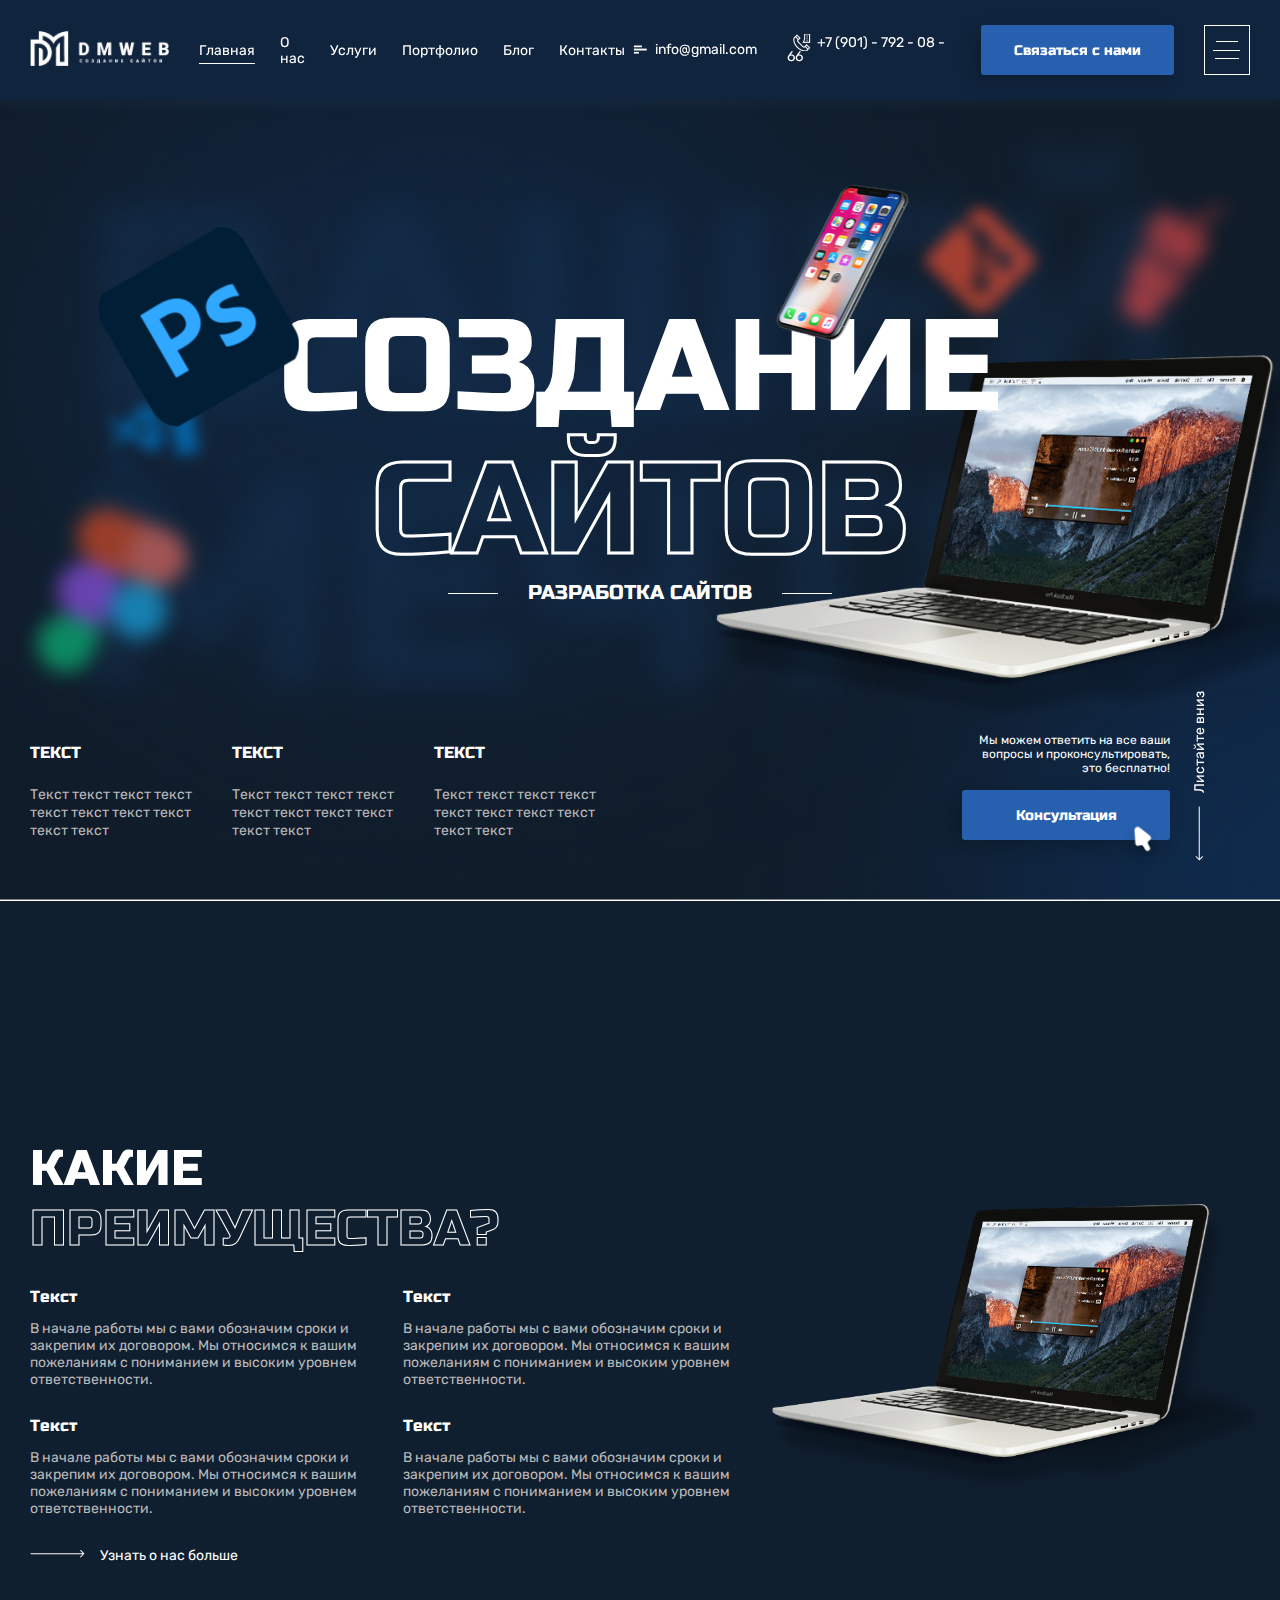
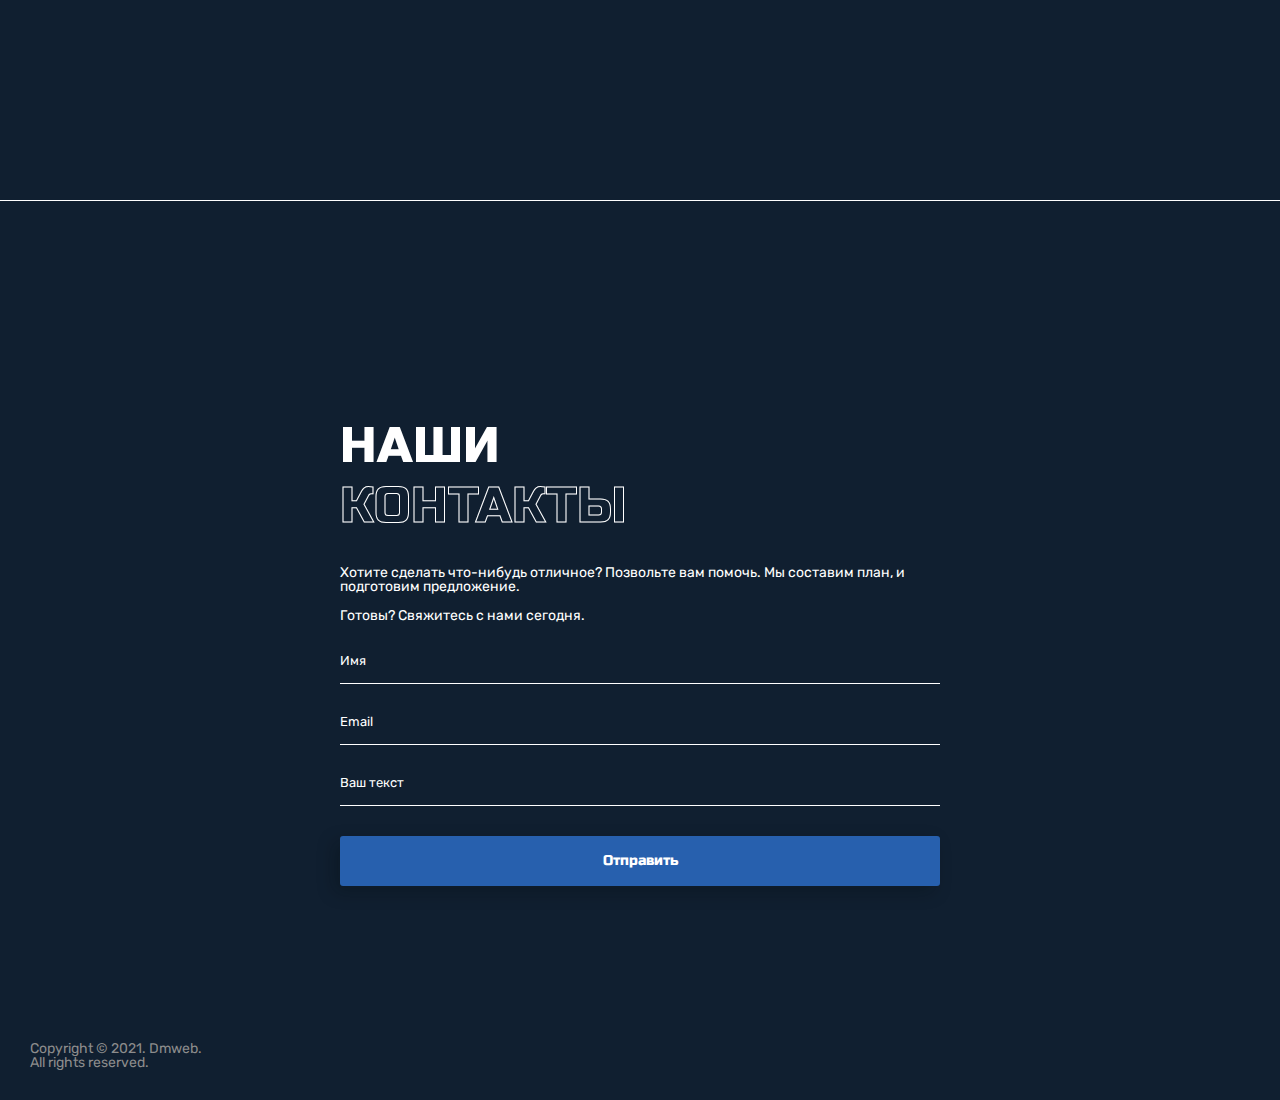
==== commit 93ea38f6: "add" ====
--- a/index.html
+++ b/index.html
@@ -49,7 +49,7 @@
             <div class="header__right">
                 <a href="mailto:info@gmail.com" class="header__mail main-text">info@gmail.com</a>
                 <a href="tel:79017920866" class="header__phone main-text">+7 (901) - 792 - 08 - 66</a>
-                <button class="header__button btn reset-btn">Связаться с нами</button>
+                <button class="header__button btn reset-btn" data-path="form-popup">Связаться с нами</button>
                 <button class="header__burger burger reset-btn" aria-label="Открыть меню">
                     <span class="burger__line"></span>
                     <span class="burger__line"></span>
@@ -169,40 +169,76 @@
         </div>
     </main>
 
-    <div class="overlay">
-        <div class="modal-form">
-            <span class="modal-form__title">Dmweb</span>
-            <div class="modal-wrapper">
-                <div class="modal-form__left">
-                    <span class="modal__form-descr main-text">
-                        Хотите сделать что-нибудь отличное? Позвольте вам помочь. Мы составим план,
-                        и подготовим предложение.
-                    </span>
-                    <span class="modal__form-descr main-text">
-                        Готовы? Свяжитесь с нами сегодня.
-                    </span>
-                    <form action="#" class="modal-form__form">
-                        <input type="text" class="form-input" placeholder="Имя" name="name">
-                        <input type="mail" class="form-input" placeholder="Email" name="email">
-                        <textarea name="text" id="" cols="30" rows="1" placeholder="Ваш текст"
-                            class="form-input form-textarea"></textarea>
-                        <button class="form-button btn reset-btn" type="submit">Отправить</button>
-                    </form>
-                </div>
-                <div class="modal-form__right">
-                    <img src="#" alt="" class="modal-logo">logo
-                    <span class="modal-contacts">Наши контакты</span>
-                    <a href="tel:79017920866" class="modal-phone main-text">+7 (901) 792 08 66</a>
-                    <a href="mailto:info@gmail.com" class="modal-email main-text">info@gmail.com</a>
-                </div>
-            </div>
+    <div class="modals">
+        <div class="modal-overlay">
+            <div class=" modal modal--1" data-target="form-popup">
+                <span class="modal-form__title">Dmweb</span>
+                <div class="modal-wrapper">
+                    <div class="modal-form__left">
+                        <span class="modal__form-descr main-text">
+                            Хотите сделать что-нибудь отличное? Позвольте вам помочь. Мы составим план,
+                            и подготовим предложение.
+                        </span>
+                        <span class="modal__form-descr main-text">
+                            Готовы? Свяжитесь с нами сегодня.
+                        </span>
+                        <form action="#" class="modal-form__form">
+                            <input type="text" class="form-input" placeholder="Имя" name="name">
+                            <input type="mail" class="form-input" placeholder="Email" name="email">
+                            <textarea name="text" id="" cols="30" rows="1" placeholder="Ваш текст"
+                                class="form-input form-textarea"></textarea>
+                            <button class="form-button btn reset-btn" type="submit">Отправить</button>
+                        </form>
+                    </div>
+                    <div class="modal-form__right">
+                        <img src="img/logomodal.png" alt="" class="modal-logo">
+                        <span class="modal-contacts">Наши контакты</span>
+                        <a href="tel:79017920866" class="modal-phone main-text">+7 (901) 792 08 66</a>
+                        <a href="mailto:info@gmail.com" class="modal-email main-text">info@gmail.com</a>
+                    </div>
+                </div>
+            </div>
+
+            <div class=" modal modal--2" data-target="form-consult">
+                <span class="modal-form__title">Dmweb</span>
+                <div class="modal-wrapper">
+                    <div class="modal-form__left">
+                        <span class="modal__form-descr main-text">
+                            Хотите сделать что-нибудь отличное? Позвольте вам помочь. Мы составим план,
+                            и подготовим предложение.
+                        </span>
+                        <span class="modal__form-descr main-text">
+                            Готовы? Свяжитесь с нами сегодня.
+                        </span>
+                        <form action="#" class="modal-form__form">
+                            <input type="text" class="form-input" placeholder="Имя" name="name">
+                            <input type="mail" class="form-input" placeholder="Email" name="email">
+                            <textarea name="text" id="" cols="30" rows="1" placeholder="Ваш текст"
+                                class="form-input form-textarea"></textarea>
+                            <button class="form-button btn reset-btn" type="submit">Отправить</button>
+                        </form>
+                    </div>
+                    <div class="modal-form__right">
+                        <img src="img/logomodal.png" alt="" class="modal-logo">
+                        <span class="modal-contacts">Наши контакты</span>
+                        <a href="tel:79017920866" class="modal-phone main-text">+7 (901) 792 08 66</a>
+                        <a href="mailto:info@gmail.com" class="modal-email main-text">info@gmail.com</a>
+                    </div>
+                </div>
+            </div>
+
+            <button class="modal-close reset-btn" aria-label="Открыть меню">
+				<span class="burger__line"></span>
+				<span class="burger__line"></span>
+				<span class="burger__line"></span>
+			</button>
         </div>
     </div>
 
 
 
 
-
+    <script src="js/modal.js"></script>
     <script src="js/main.js"></script>
 </body>
 
--- a/css/style.css
+++ b/css/style.css
@@ -130,7 +130,7 @@
 
 .consultation-wrapper {
     position: absolute;
-    bottom: 30px;
+    bottom: 60px;
     right: 110px;
     max-width: 208px;
     display: flex;
@@ -160,27 +160,65 @@
     height: 45px;
 }
 
+.modal {
+    opacity: 0;
+    visibility: hidden;
+    display: none;
+}
+
+.modal-visible {
+    visibility: visible;
+    opacity: 1;
+    display: block;
+    transition: all 0.3s ease-in-out;
+}
+
 .modal-form {
     display: flex;
-    align-items: center;
+    flex-direction: column;
+    max-width: 600px;
     justify-content: center;
     height: 100vh;
 }
 
-.overlay {
+.modal-overlay {
     opacity: 0;
     visibility: hidden;
     position: fixed;
     top: 0;
     left: 0;
     width: 100%;
-    height: 100vh;
+    height: 100%;
     background-color: #101C29;
     z-index: 999;
     transition: .3s all;
     display: flex;
     align-items: center;
     justify-content: center;
+    overflow: hidden;
+}
+
+.modal-overlay--visible {
+    opacity: 1;
+    visibility: visible;
+    overflow: hidden;
+}
+
+.modal-close {
+    position: absolute;
+    right: 110px;
+    top: 25px;
+    width: 50px;
+    height: 50px;
+    background-color: transparent;
+    border: 1px solid #FFFFFF;
+    outline: none;
+    cursor: pointer;
+}
+
+.disable-scroll {
+    padding-right: 15px;
+    overflow: hidden;
 }
 
 textarea {
@@ -188,14 +226,6 @@
 }
 
 /* modal */
-
-.modal-form {
-    display: flex;
-    flex-direction: column;
-    align-items: flex-start;
-    /* justify-content: center; */
-    max-width: 600px;
-}
 
 .modal-wrapper {
     display: flex;
@@ -209,10 +239,14 @@
     width: 60%;
 }
 
+.modal-logo {
+    margin-bottom: 30px;
+}
+
 .modal-form__right {
     display: flex;
     flex-direction: column;
-    align-items: flex-start;
+    align-items: center;
     padding-left: 50px;
 }
 
@@ -499,7 +533,7 @@
 
 .hero__descr {
     position: absolute;
-    bottom: 30px;
+    bottom: 60px;
     left: var(--offset);
     width: 45%;
 }
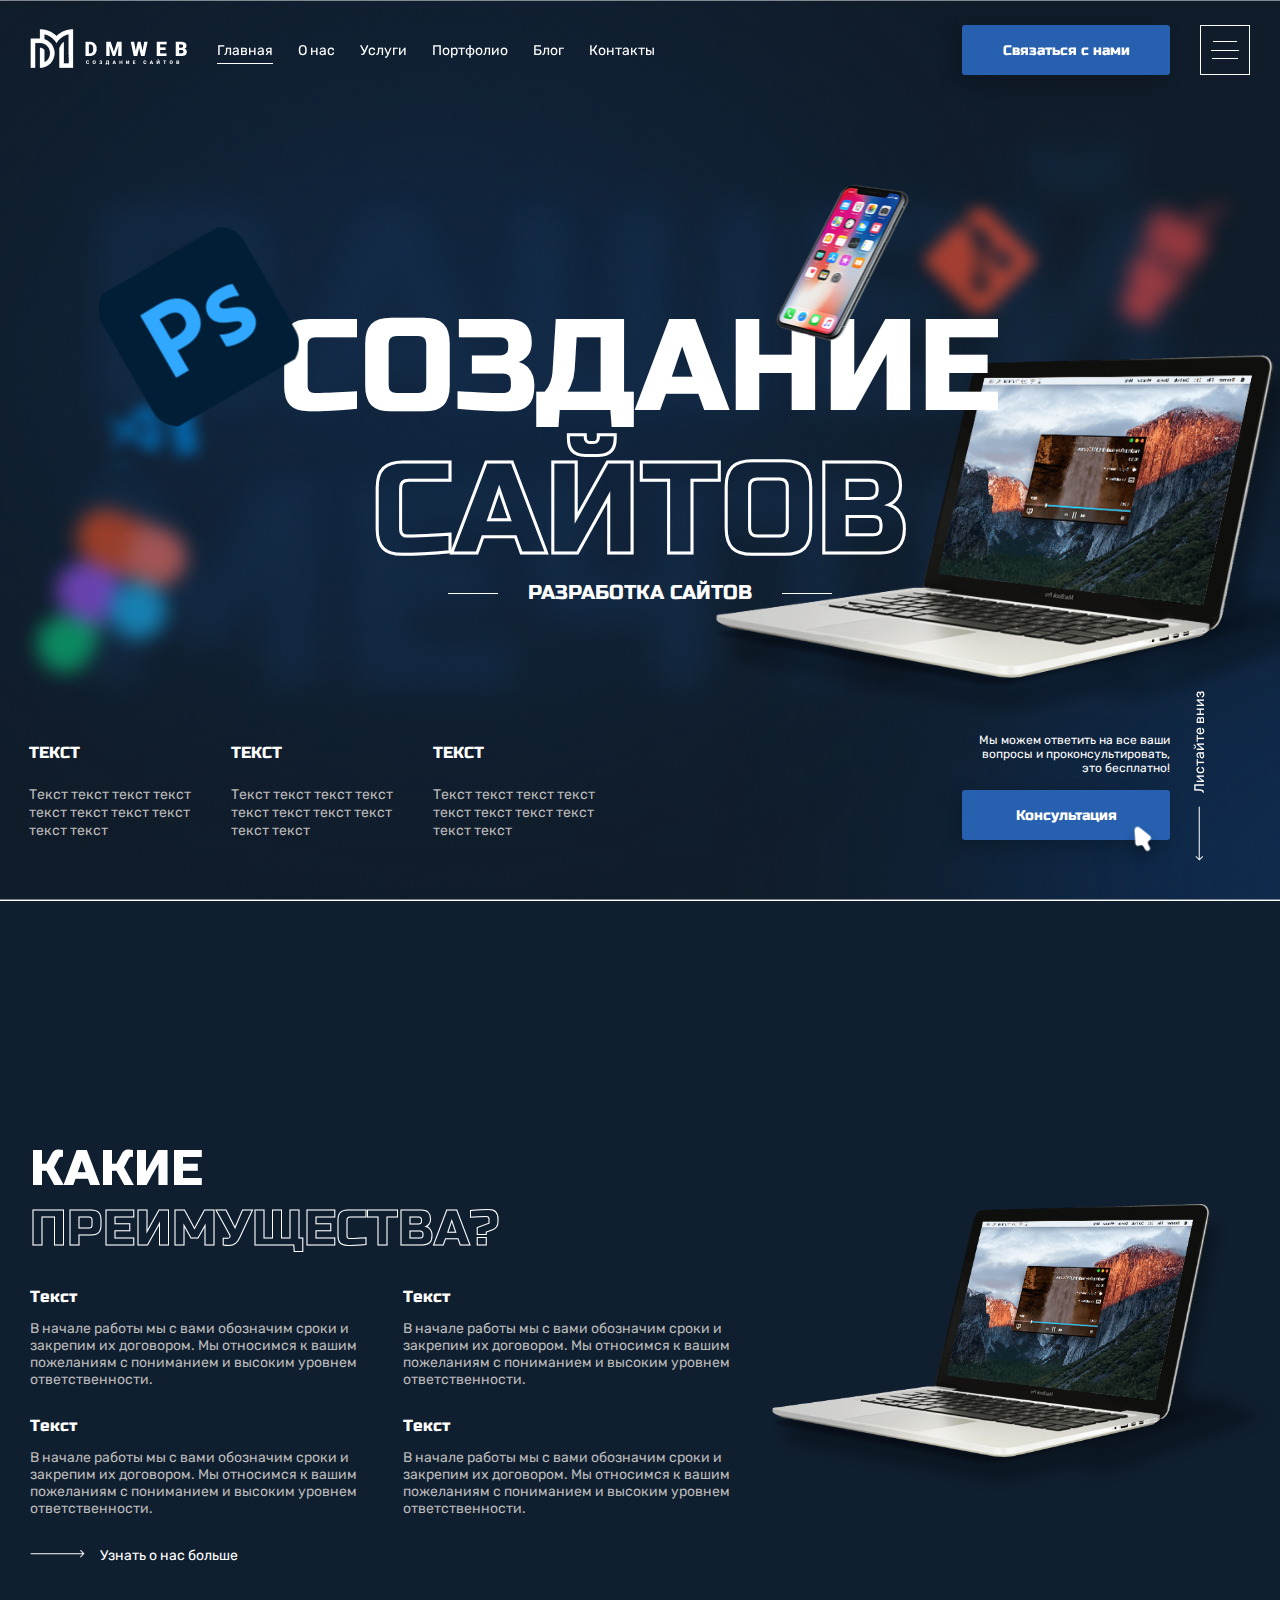
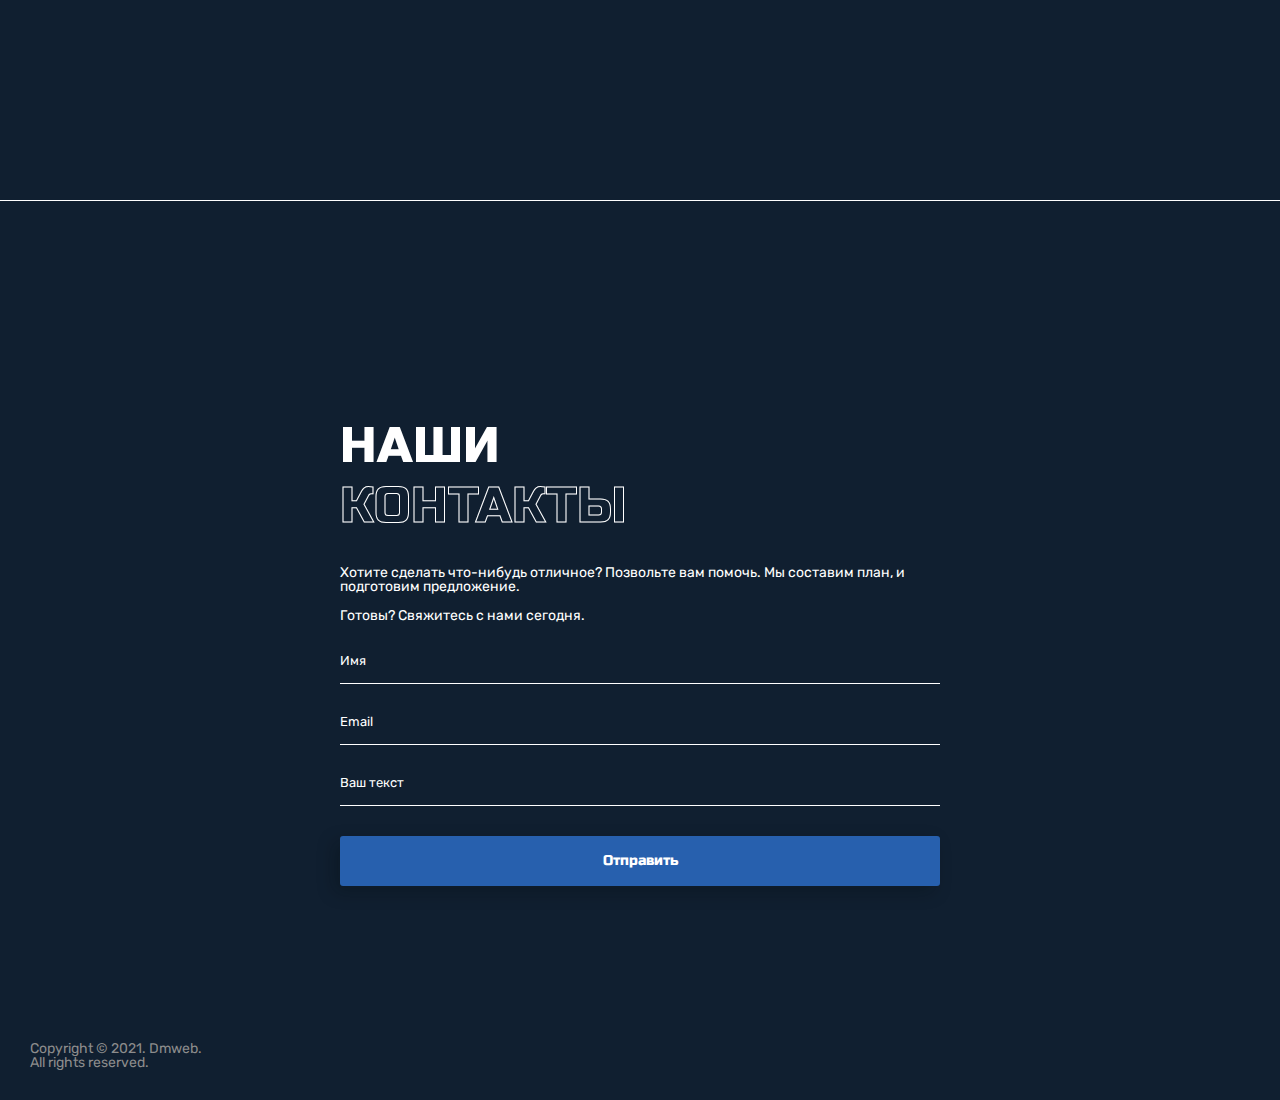
==== commit edd835be: "add" ====
--- a/index.html
+++ b/index.html
@@ -9,6 +9,8 @@
     <link rel="stylesheet" href="assets/css/reset.css">
     <link rel="stylesheet" href="css/style.css">
     <link rel="stylesheet" href="css/media.css">
+    <link rel="stylesheet" href="css/media-540.css">
+    <link rel="stylesheet" href="css/media-1040.css">
 </head>
 
 <body>
@@ -88,15 +90,14 @@
                 <div class="consultation-wrapper">
                     <span class="counsultation-title main-text">Мы можем ответить на все ваши вопросы и
                         проконсультировать, это бесплатно!</span>
-                    <button class="consultation-btn btn reset-btn">Консультация</button>
+                    <button class="consultation-btn btn reset-btn" data-path="form-consult">Консультация</button>
                 </div>
             </div>
         </section>
         <section class="advantages">
             <div class="container advantages__container">
                 <div class="advantages__wrapper">
-                    <h2 class="advantages__title main-text">Какие <br> <span
-                            class="advantages__title-span">преимущества?</span></h2>
+                    <h2 class="title main-text">Какие <br> <span class="title-span">преимущества?</span></h2>
                     <ul class="advantages__list">
                         <li class="advantages__item">
                             <span class="advantages__item-title">Текст</span>
@@ -134,7 +135,7 @@
         <section class="contact">
             <div class="container contact__container">
                 <div class="contact__wrapper">
-                    <h2 class="contact__title">Наши <br><span class="contact__title-span">контакты</span></h2>
+                    <h2 class=" title">Наши <br><span class="title-span">контакты</span></h2>
                     <span class="contact__descr main-text">
                         Хотите сделать что-нибудь отличное? Позвольте вам помочь. Мы составим план,
                         и подготовим предложение.
@@ -211,10 +212,8 @@
                             Готовы? Свяжитесь с нами сегодня.
                         </span>
                         <form action="#" class="modal-form__form">
-                            <input type="text" class="form-input" placeholder="Имя" name="name">
-                            <input type="mail" class="form-input" placeholder="Email" name="email">
-                            <textarea name="text" id="" cols="30" rows="1" placeholder="Ваш текст"
-                                class="form-input form-textarea"></textarea>
+                            <input type="text" class="form-input" placeholder="Введите ваш номер" name="phone">
+
                             <button class="form-button btn reset-btn" type="submit">Отправить</button>
                         </form>
                     </div>
@@ -228,16 +227,48 @@
             </div>
 
             <button class="modal-close reset-btn" aria-label="Открыть меню">
-				<span class="burger__line"></span>
-				<span class="burger__line"></span>
-				<span class="burger__line"></span>
-			</button>
+                
+            </button>
         </div>
     </div>
 
-
-
-
+    <div class="menu" aria-hidden="true">
+        <button class="close burger-close reset-btn" aria-label="Открыть меню">
+        </button>
+
+        <span class="burger__title">DMWEB</span>
+        <div class="burger__top">
+            <span class="burger__descr main-text">Хотите сделать что-нибудь отличное? Позвольте вам помочь. Мы составим
+                план,
+                и подготовим предложение.</span>
+                <br>
+            <span class="burger__descr main-text">Готовы? Свяжитесь с нами сегодня.</span>
+            <br>
+            <form action="#" class="burger-form">
+                <input type="text" class="form-input" placeholder="Имя" name="name">
+                <input type="mail" class="form-input" placeholder="Email" name="email">
+                <textarea name="text" id="" cols="30" rows="1" placeholder="Ваш текст"
+                    class="form-input form-textarea"></textarea>
+                <button class="form-button btn reset-btn" type="submit">Отправить</button>
+            </form>
+        </div>
+        <div class="burger__center">
+            <span class="burger__contact main-text">Наши контакты</span>
+            <a href="tel:79017920866" class="burger__tel main-text">+7 (901) 792 08 66</a>
+            <a href="mailto:info@gmail.com" class="burger__mail main-text">info@gmail.com</a>
+        </div>
+        <div class="burger__bottom">
+            <span class="burger__graphic main-text">График работы</span>
+            <span class="burger__graphic-title main-text">Понедельник — Суббота
+                9:00–22:00</span>
+            <span class="burger__graphic-title main-text">Воскресенье — выходной</span>
+            <button class="bell btn reset-btn">Заказать звонок</button>
+        </div>
+    </div>
+
+
+
+    <script src="js/burger.js"></script>
     <script src="js/modal.js"></script>
     <script src="js/main.js"></script>
 </body>
--- a/css/style.css
+++ b/css/style.css
@@ -160,6 +160,11 @@
     height: 45px;
 }
 
+.modal--pc>iframe {
+    max-width: 1440px;
+    height: 80%;
+}
+
 .modal {
     opacity: 0;
     visibility: hidden;
@@ -176,9 +181,18 @@
 .modal-form {
     display: flex;
     flex-direction: column;
-    max-width: 600px;
+    /* max-width: 600px; */
     justify-content: center;
     height: 100vh;
+    width: 90%;
+}
+
+.modal--1 {
+    max-width: 600px;
+}
+
+.modal--2 {
+    max-width: 600px;
 }
 
 .modal-overlay {
@@ -201,12 +215,11 @@
 .modal-overlay--visible {
     opacity: 1;
     visibility: visible;
-    overflow: hidden;
 }
 
 .modal-close {
     position: absolute;
-    right: 110px;
+    right: 96px;
     top: 25px;
     width: 50px;
     height: 50px;
@@ -216,9 +229,62 @@
     cursor: pointer;
 }
 
+.modal-close:before, .modal-close:after {
+    content: "";
+    position: absolute;
+    top: 23px;
+    left: 11px;
+    width: 26px;
+    height: 3px;
+    background: #fff;
+}
+
+.modal-close:before {
+    webkit-transform: rotate(45deg);
+    transform: rotate(45deg);
+}
+
+.modal-close:after {
+    webkit-transform: rotate(-45deg);
+    transform: rotate(-45deg);
+}
+
+.close {
+    position: absolute;
+    right: 96px;
+    top: 25px;
+    width: 50px;
+    height: 50px;
+    background-color: transparent;
+    border: 1px solid #FFFFFF;
+    outline: none;
+    cursor: pointer;
+}
+
+.close:before, .close:after {
+    content: "";
+    position: absolute;
+    top: 23px;
+    left: 11px;
+    width: 26px;
+    height: 3px;
+    background: #fff;
+}
+
+.close:before {
+    webkit-transform: rotate(45deg);
+    transform: rotate(45deg);
+}
+
+.close:after {
+    webkit-transform: rotate(-45deg);
+    transform: rotate(-45deg);
+}
+
 .disable-scroll {
-    padding-right: 15px;
-    overflow: hidden;
+    position: fixed;
+    overflow-y: scroll;
+    width: 100%;
 }
 
 textarea {
@@ -240,13 +306,14 @@
 }
 
 .modal-logo {
-    margin-bottom: 30px;
+    margin-bottom: 25px;
+    width: 130px;
 }
 
 .modal-form__right {
     display: flex;
     flex-direction: column;
-    align-items: center;
+    align-items: flex-start;
     padding-left: 50px;
 }
 
@@ -279,9 +346,7 @@
     margin-bottom: 15px;
 }
 
-.form-textarea {
-    margin-bottom: 30px;
-}
+.form-textarea {}
 
 .form-input::placeholder {
     color: var(--main-color);
@@ -289,13 +354,14 @@
 
 .form-button {
     width: 100%;
+    margin-top: 15px;
 }
 
 .modal-contacts {
     font-family: Russo One;
     font-size: 16px;
     color: var(--main-color);
-    margin-bottom: 30px;
+    margin-bottom: 25px;
 }
 
 .modal-phone {
@@ -312,7 +378,7 @@
 
 /* burger-comment */
 
-.burger {
+.header__burger {
     position: relative;
     width: 50px;
     height: 50px;
@@ -322,6 +388,16 @@
     cursor: pointer;
 }
 
+.burger-close {
+    position: absolute;
+    width: 50px;
+    height: 50px;
+    background-color: transparent;
+    border: 1px solid #FFFFFF;
+    outline: none;
+    cursor: pointer;
+}
+
 .burger__line {
     position: absolute;
     display: inline-block;
@@ -366,6 +442,11 @@
     width: 100%;
     padding: 25px 0;
     z-index: 999;
+    background-color: transparent;
+    transition: background-color 0.3s ease-in-out, box-shadow 0.3s ease-in-out;
+}
+
+.header-active {
     background-color: #10243e;
     box-shadow: 0px 5px 10px 2px rgba(34, 60, 80, 0.2);
 }
@@ -451,6 +532,7 @@
     background-size: cover;
     height: 100vh;
     min-height: 720px;
+    margin-left: -1px;
 }
 
 .hero__container {
@@ -589,20 +671,6 @@
 
 .advantages__wrapper {
     width: 60%;
-}
-
-.advantages__title {
-    font-family: Russo One;
-    font-size: 50px;
-    line-height: 60px;
-    color: var(--main-color);
-    text-transform: uppercase;
-    margin-bottom: 30px;
-}
-
-.advantages__title-span {
-    -webkit-text-fill-color: transparent;
-    -webkit-text-stroke: 1px var(--main-color);
 }
 
 .advantages__list {
@@ -689,20 +757,6 @@
     flex-direction: column;
 }
 
-.contact__title {
-    font-family: Russo One;
-    font-size: 50px;
-    line-height: 60px;
-    color: var(--main-color);
-    text-transform: uppercase;
-    margin-bottom: 30px;
-}
-
-.contact__title-span {
-    -webkit-text-fill-color: transparent;
-    -webkit-text-stroke: 1px var(--main-color);
-}
-
 .contact__descr {
     margin-bottom: 15px;
 }
@@ -720,6 +774,68 @@
 /* contact */
 
 /* service */
+
+.service-list {
+    display: flex;
+    flex-wrap: wrap;
+    justify-content: space-between;
+}
+
+.service-list__item {
+    padding: 25px;
+    z-index: 3;
+    position: relative;
+    width: 49%;
+    background-color: #061525;
+    display: flex;
+    flex-direction: column;
+    align-items: flex-start;
+    margin-bottom: 25px;
+}
+
+.service-wrapper {
+    padding-right: 50px;
+}
+
+/* 
+.service-list__img {
+    position: absolute;
+    top: 0;
+    left: 0;
+    z-index: 1;
+    width: 100%;
+    height: 100%;
+    object-fit: cover;
+    visibility: hidden;
+    opacity: 0;
+    transition: opacity 0.3s ease-in-out, visibility 0.3s ease-in-out;
+} */
+
+.service-list__title {
+    margin-bottom: 15px;
+    font-size: 18px;
+    font-weight: 500;
+    font-family: Russo One;
+}
+
+.service-list__number {
+    color: #bababa;
+    display: block;
+    margin-bottom: 15px;
+}
+
+.service-list__descr {
+    margin-bottom: 20px;
+}
+
+.service-list__link {
+    color: #3A7EDA;
+}
+
+.service-list__link:hover .service-list__img {
+    visibility: visible;
+    opacity: 1;
+}
 
 .service {
     height: 100vh;
@@ -735,26 +851,13 @@
     height: 100%;
 }
 
-.service__board {
+.board {
+    display: block;
     margin-bottom: 30px;
 }
 
-.service__board-before {
+.board-before {
     color: #8C8C8C;
-}
-
-.service__title {
-    font-family: Russo One;
-    font-size: 50px;
-    line-height: 60px;
-    color: var(--main-color);
-    text-transform: uppercase;
-    margin-bottom: 30px;
-}
-
-.service__title-span {
-    -webkit-text-fill-color: transparent;
-    -webkit-text-stroke: 1px var(--main-color);
 }
 
 .service__descr {
@@ -819,23 +922,9 @@
     position: relative;
 }
 
-.service__one-title {
-    font-family: Russo One;
-    font-size: 50px;
-    line-height: 60px;
-    color: var(--main-color);
-    text-transform: uppercase;
-    margin-bottom: 30px;
-}
-
 .service__one-container {
     display: flex;
     justify-content: space-between;
-}
-
-.service__one-span {
-    -webkit-text-fill-color: transparent;
-    -webkit-text-stroke: 1px var(--main-color);
 }
 
 .service__one-left {
@@ -933,20 +1022,6 @@
     background: linear-gradient(270deg, rgba(6, 20, 35, 0.76) 6.2%, rgba(6, 20, 35, 0) 99.2%);
 }
 
-.service-two__title {
-    font-family: Russo One;
-    font-size: 50px;
-    line-height: 60px;
-    color: var(--main-color);
-    text-transform: uppercase;
-    margin-bottom: 30px;
-}
-
-.service-two__span {
-    -webkit-text-fill-color: transparent;
-    -webkit-text-stroke: 1px var(--main-color);
-}
-
 .service-two__descr {
     font-size: 14px;
     line-height: 17px;
@@ -999,28 +1074,9 @@
     position: relative;
 }
 
-.service-three__title {
-    font-family: Russo One;
-    font-size: 50px;
-    line-height: 60px;
-    color: var(--main-color);
-    text-transform: uppercase;
-    margin-bottom: 30px;
-}
-
-.service-three__span {
-    -webkit-text-fill-color: transparent;
-    -webkit-text-stroke: 1px var(--main-color);
-}
-
 .service__one-container {
     display: flex;
     justify-content: space-between;
-}
-
-.service__one-span {
-    -webkit-text-fill-color: transparent;
-    -webkit-text-stroke: 1px var(--main-color);
 }
 
 .service-three__left {
@@ -1174,15 +1230,16 @@
     height: 100%;
 }
 
-.portfolio__board {
+.board {
     margin-bottom: 30px;
 }
 
-.portfolio__board-before {
+.board-before {
     color: #8C8C8C;
 }
 
-.portfolio__title {
+.title {
+    display: block;
     font-family: Russo One;
     font-size: 50px;
     line-height: 60px;
@@ -1191,7 +1248,7 @@
     margin-bottom: 30px;
 }
 
-.portfolio__title-span {
+.title-span {
     -webkit-text-fill-color: transparent;
     -webkit-text-stroke: 1px var(--main-color);
 }
@@ -1262,4 +1319,400 @@
     font-size: 24px;
     color: var(--main-color);
     margin-bottom: 25px;
-}+}
+
+/* //portfolio-page */
+
+.portfolio-page {
+    padding-top: 164px;
+    padding-bottom: 80px;
+    background-color: #101f30;
+}
+
+.portfolio-page__container {
+    display: flex;
+    flex-direction: column;
+    justify-content: center;
+    align-items: flex-start;
+    height: 100%;
+}
+
+.portfolio-page__wrapper {
+    width: 55%;
+    margin-bottom: 50px;
+}
+
+.portfolio-page__pc {
+    width: 300px;
+    height: 300px;
+    border: 1px solid white;
+}
+
+.portfolio-page__link {
+    position: relative;
+    padding-left: 70px;
+}
+
+.portfolio-page__arrow {
+    position: absolute;
+    left: 0;
+    top: 0;
+    width: 55px;
+    height: 15px;
+    background-image: url('../img/icons/arrow-left.png');
+    transform: rotate(180deg);
+    background-position: center center;
+    background-repeat: no-repeat;
+}
+
+.portfolio-page__descr {
+    margin-bottom: 30px;
+}
+
+.portfolio-page__img {
+    margin-bottom: 50px;
+}
+
+.portfolio-page__list {
+    display: flex;
+    flex-direction: column;
+    width: 100%;
+}
+
+.portfolio-page__item {
+    display: flex;
+    align-items: center;
+    width: 100%;
+    max-width: 800px;
+}
+
+.portfolio-page__item-descr {
+    line-height: 22px;
+}
+
+.portfolio-page__item:not(:last-child) {
+    margin-bottom: 25px;
+}
+
+.portfolio-page__item-number {
+    width: 50px;
+    height: 50px;
+    color: var(--main-color);
+    font-family: Russo One;
+    font-size: 24px;
+    padding: 20px;
+    display: flex;
+    align-items: center;
+    justify-content: center;
+    border: 1px solid #fff;
+    margin-right: 30px;
+}
+
+.portfolio-page__bottom {
+    display: flex;
+    justify-content: space-between;
+}
+
+.portfolio-page__left {
+    width: 50%;
+}
+
+.portfolio-page__right {
+    width: 50%;
+    display: flex;
+    justify-content: center;
+    align-items: center;
+    position: relative;
+}
+
+.portfolio-page__iphone {
+    /* background-image: url('../img/iphone-portfolio.png');
+    background-position: center;
+    background-repeat: no-repeat;
+    background-size: contain;
+    overflow: hidden;
+    height: 100%;
+    width: 100%;
+    display: flex;
+    justify-content: center;
+    align-items: center; */
+}
+
+.portfolio-page__mobile {
+    position: absolute;
+    left: 0;
+    top: 0;
+    width: 100%;
+    height: 100%;
+    object-fit: contain;
+}
+
+/* portfolio-page */
+
+/* //portfolio-page */
+
+/* service-page */
+
+.service-page {
+    padding-top: 164px;
+    padding-bottom: 80px;
+    background-color: #101f30;
+}
+
+.service-page__container {
+    display: flex;
+    flex-direction: column;
+    justify-content: center;
+    align-items: flex-start;
+    height: 100%;
+}
+
+.service-page__wrapper {
+    width: 55%;
+    margin-bottom: 50px;
+}
+
+.service-page__descr {
+    margin-bottom: 30px;
+}
+
+.service-main {
+    background-color: #101f30;
+    border-top: 1px solid #fff;
+    padding-top: 150px;
+    padding-bottom: 150px;
+}
+
+.service-main__title {
+    text-align: center;
+}
+
+.service-main__subtitle {
+    text-align: center;
+    width: 60%;
+    margin: 0 auto;
+    line-height: 20px;
+    margin-bottom: 50px;
+}
+
+.service-main__number {
+    width: 50px;
+    height: 50px;
+    color: var(--main-color);
+    font-family: Russo One;
+    font-size: 24px;
+    padding: 20px;
+    display: flex;
+    align-items: center;
+    justify-content: center;
+    border: 1px solid #fff;
+    margin-right: 30px;
+}
+
+.service-main__list {
+    display: flex;
+    flex-wrap: wrap;
+    justify-content: space-between;
+}
+
+.service-main__item {
+    width: 45%;
+    display: flex;
+    align-items: center;
+    margin-bottom: 30px;
+}
+
+.service-main__wrapper {
+    display: flex;
+    flex-direction: column;
+}
+
+.service-main__item-title {
+    display: block;
+    margin-bottom: 15px;
+    font-size: 18px;
+    font-family: Russo One;
+}
+
+.service-main__descr {
+    color: #bababa;
+}
+
+.service-price {
+    background-color: #101f30;
+    border-top: 1px solid #fff;
+    padding-top: 150px;
+    padding-bottom: 150px;
+}
+
+.service-price__title {
+    text-align: center;
+}
+
+.service-price__subtitle {
+    width: 60%;
+    margin: 0 auto;
+    text-align: center;
+    line-height: 20px;
+    margin-bottom: 50px;
+}
+
+.service-price__wrapper {
+    display: flex;
+    justify-content: space-between;
+}
+
+.service-price__left {
+    width: 60%;
+    border-right: 1px solid #fff;
+    padding-left: 50px;
+    padding-right: 50px;
+}
+
+.service-price__right {
+    width: 40%;
+    padding-left: 50px;
+    padding-right: 50px;
+    display: flex;
+    flex-direction: column;
+}
+
+.service-price__list {
+    display: flex;
+    flex-direction: column;
+}
+
+.service-price__item {
+    display: flex;
+    align-items: center;
+}
+
+.service-price__item:not(:last-child) {
+    margin-bottom: 30px;
+}
+
+.service-price__number {
+    width: 50px;
+    height: 50px;
+    color: var(--main-color);
+    font-family: Russo One;
+    font-size: 24px;
+    padding: 20px;
+    display: flex;
+    align-items: center;
+    justify-content: center;
+    border: 1px solid #fff;
+    margin-right: 30px;
+}
+
+.service-price__descr {
+    color: #bababa;
+}
+
+.service-price__right-order {
+    font-size: 18px;
+    font-family: Russo One;
+    color: #bababa;
+    display: block;
+    margin-bottom: 15px;
+}
+
+.service-price__right-title {
+    font-size: 24px;
+    font-family: Russo One;
+    color: #fff;
+    margin-bottom: 15px;
+}
+
+/* service-page */
+
+.menu {
+    background-color: #153051;
+    position: fixed;
+    right: -1000px;
+    top: 0;
+    max-width: 460px;
+    width: 60%;
+    height: 100vh;
+    z-index: 999;
+    transition: left 0.3s;
+    padding: 100px 50px;
+    display: flex;
+    flex-direction: column;
+    /* justify-content: space-between; */
+    transition: right 0.4s ease-in-out;
+}
+
+.menu--showed {
+    right: 0;
+}
+
+/* burger */
+
+.burger__title {
+    font-family: Russo One;
+    font-size: 40px;
+    -webkit-text-fill-color: transparent;
+    -webkit-text-stroke: 1px var(--main-color);
+    text-transform: uppercase;
+    margin-bottom: 30px;
+}
+
+.burger__descr {
+    display: block;
+}
+
+.burger__center {
+    display: flex;
+    flex-direction: column;
+}
+
+.burger__bottom {
+    display: flex;
+    flex-direction: column;
+}
+
+.bell {
+    width: 100%;
+}
+
+.burger-form {
+    display: flex;
+    flex-direction: column;
+    margin-bottom: 30px;
+}
+
+.burger__contact {
+    font-family: Russo One;
+    font-size: 16px;
+    margin-bottom: 20px;
+}
+
+.burger__graphic {
+    font-family: Russo One;
+    font-size: 16px;
+    margin-bottom: 20px;
+}
+
+.burger__tel {
+    font-family: Rubik;
+    font-size: 13px;
+    color: #bababa;
+    margin-bottom: 15px;
+}
+
+.burger__mail {
+    font-family: Rubik;
+    font-size: 13px;
+    color: #bababa;
+    margin-bottom: 15px;
+}
+
+.burger__graphic-title {
+    font-family: Rubik;
+    font-size: 13px;
+    color: #bababa;
+    margin-bottom: 15px;
+}
+
+/* burger */--- a/css/media.css
+++ b/css/media.css
@@ -0,0 +1,10 @@
+@media (max-width: 1440px) {
+    .header__mail {
+        display: none;
+    }
+
+    .header__phone {
+        display: none;
+    }
+}
+
--- a/css/media-540.css
+++ b/css/media-540.css
@@ -0,0 +1,19 @@
+@media (max-width: 540px) {
+    .modal-wrapper {
+        flex-direction: column;
+    }
+    .modal-form {
+        align-items: center;
+    }
+    .modal-close {
+        right: 50px;
+    }
+    .modal-form__right {
+        display: none;
+    }
+    .modal-form__left {
+        width: 100%;
+        border: none;
+        padding-right: 0;
+    }
+}--- a/css/media-1040.css
+++ b/css/media-1040.css
@@ -0,0 +1,29 @@
+@media (max-width: 1040px) {
+    .hero__title {
+        font-size: 90px;
+    }
+
+    .hero__title:after {
+        right: 0;
+        top: -170px;
+    }
+
+    .hero__title:before {
+        background-size: contain;
+        width: 150px;
+        height: 150px;
+        left: -130px;
+    }
+
+    .header__button {
+        display: none;
+    }
+
+    .leaf {
+        display: none;
+    }
+
+    .consultation-wrapper {
+        right: 30px;
+    }
+}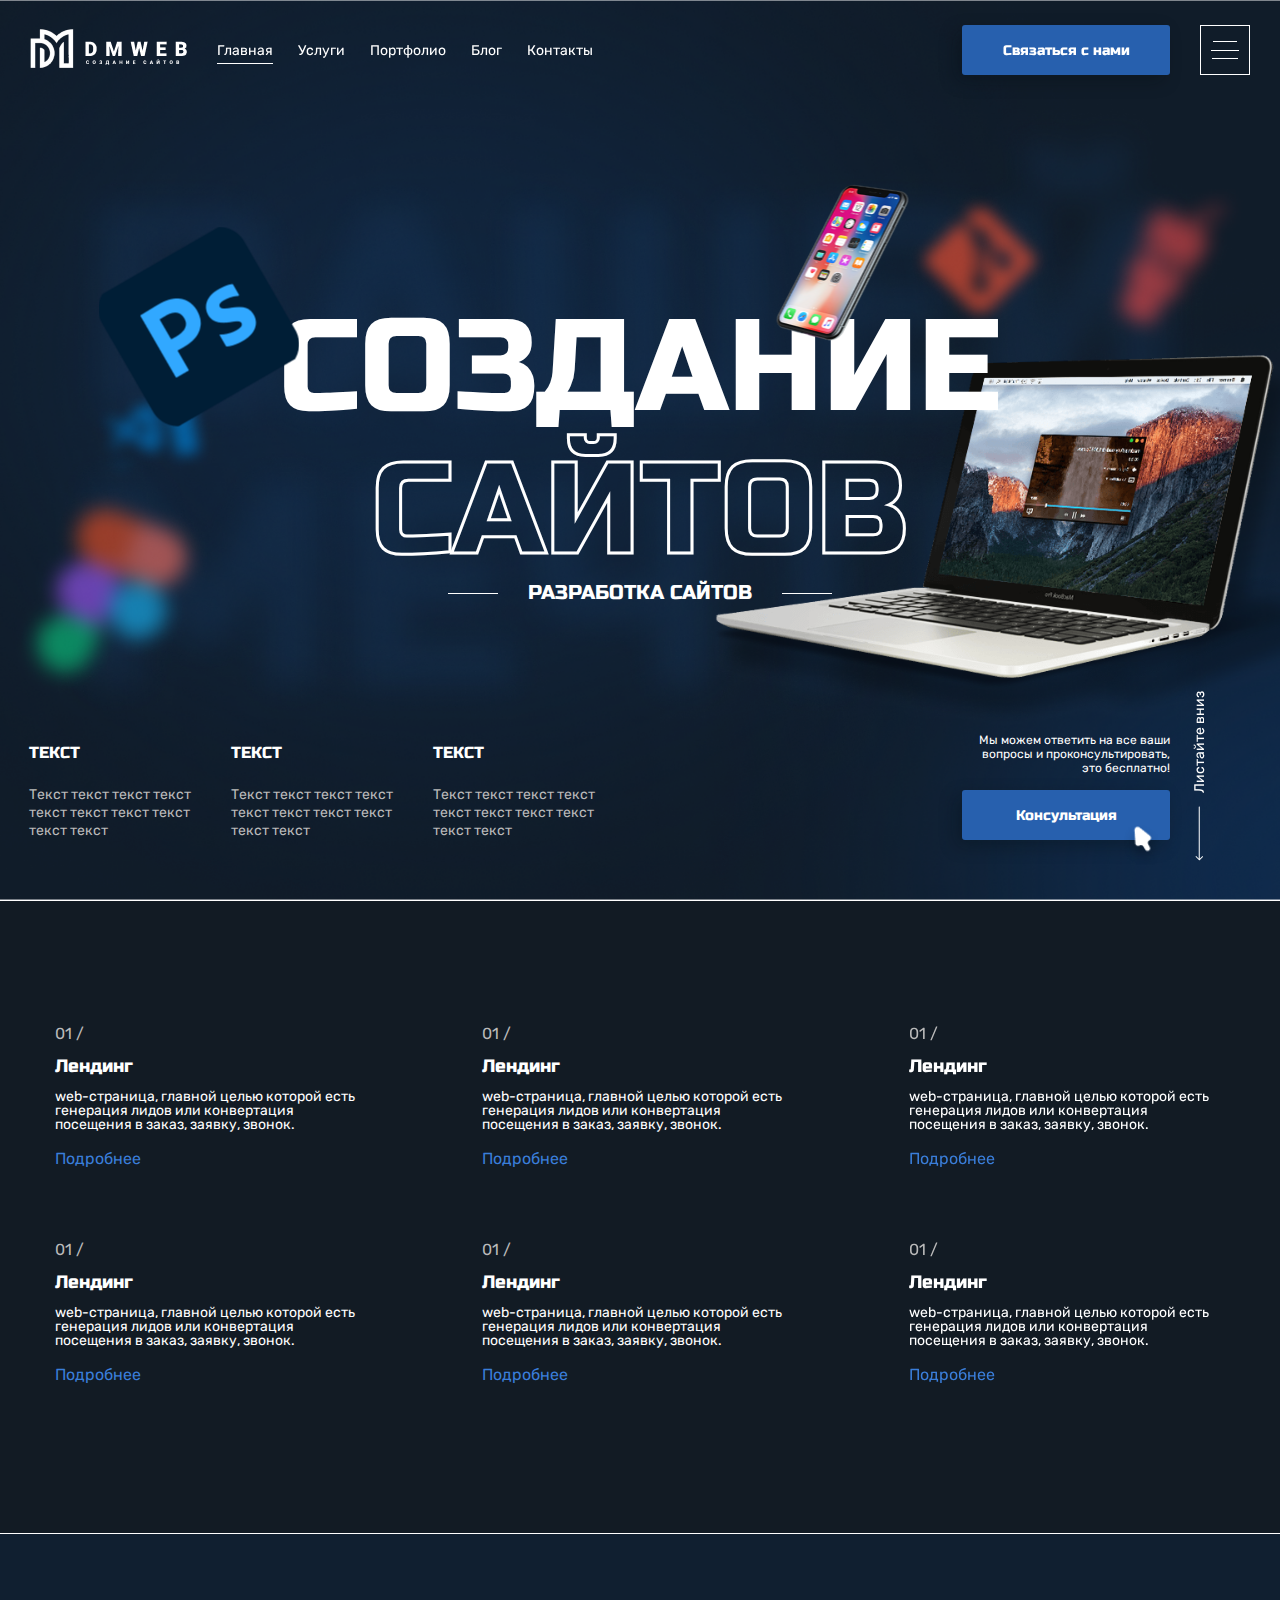
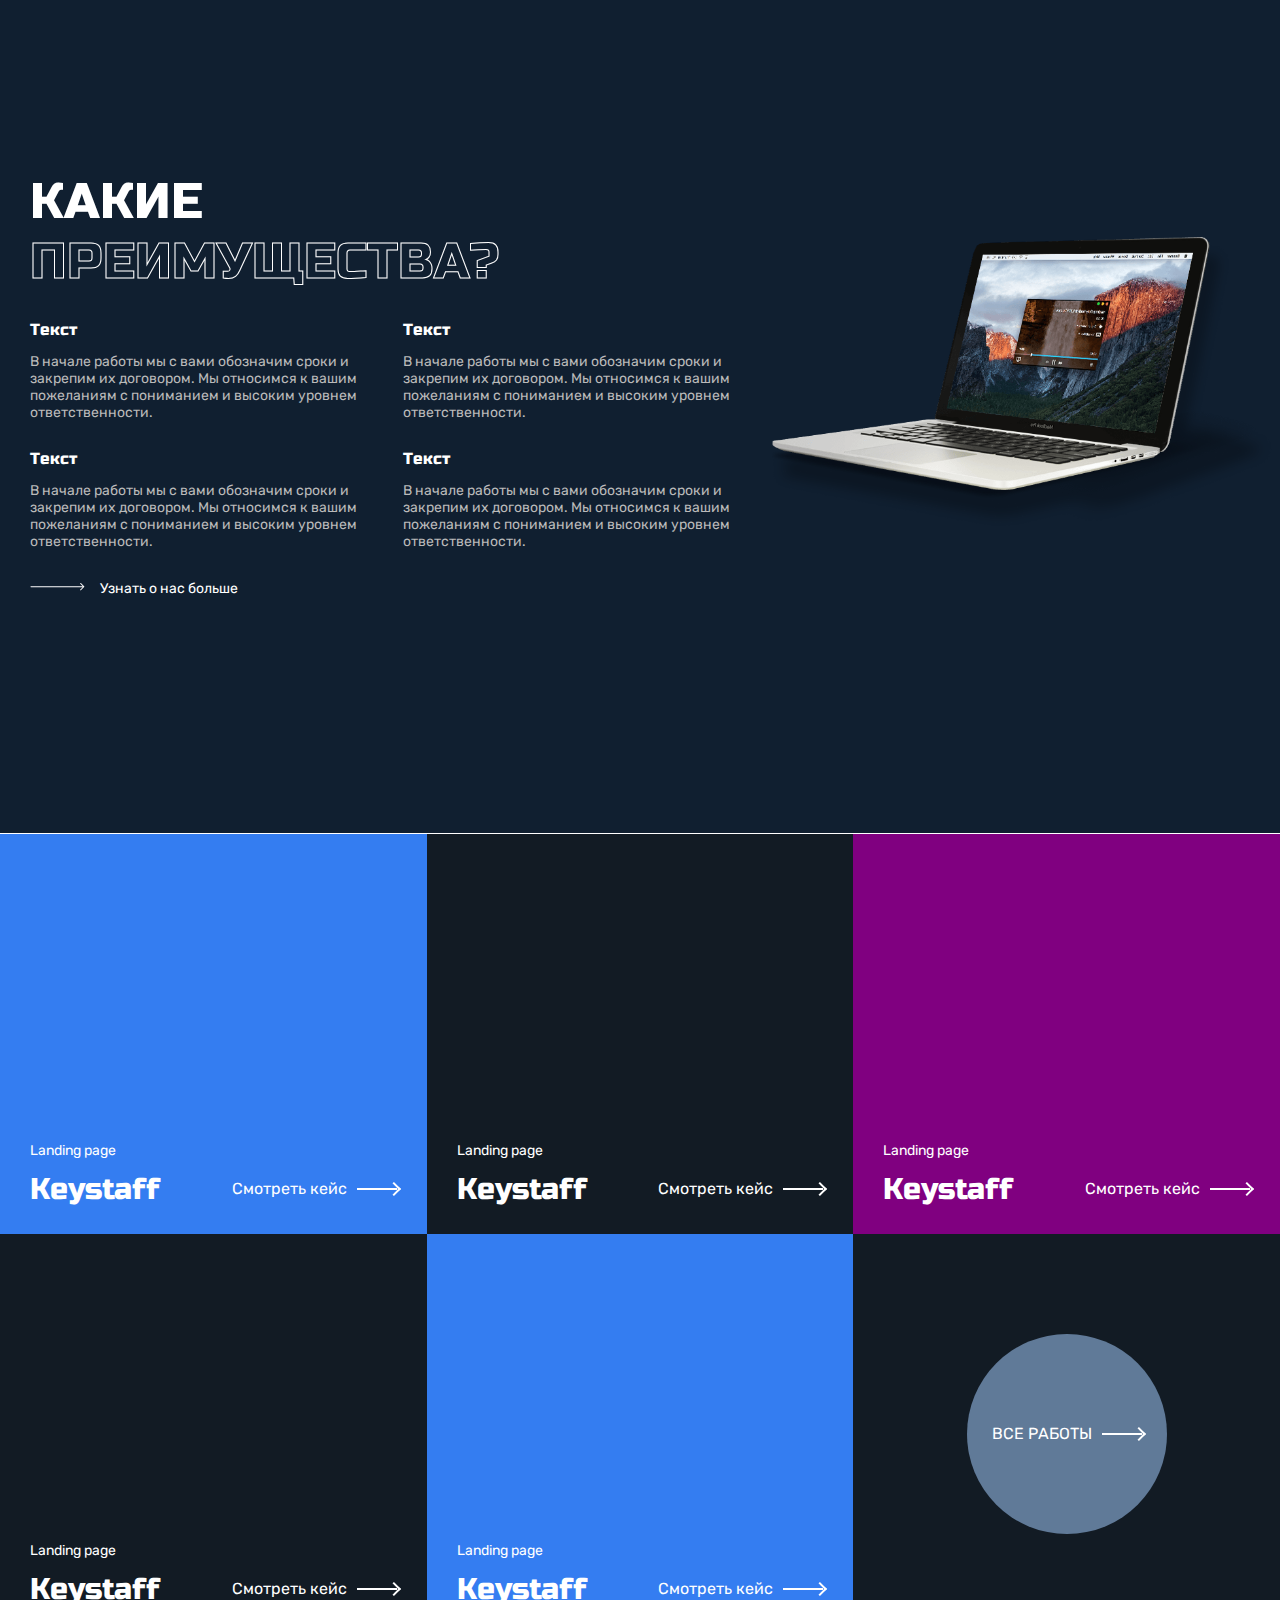
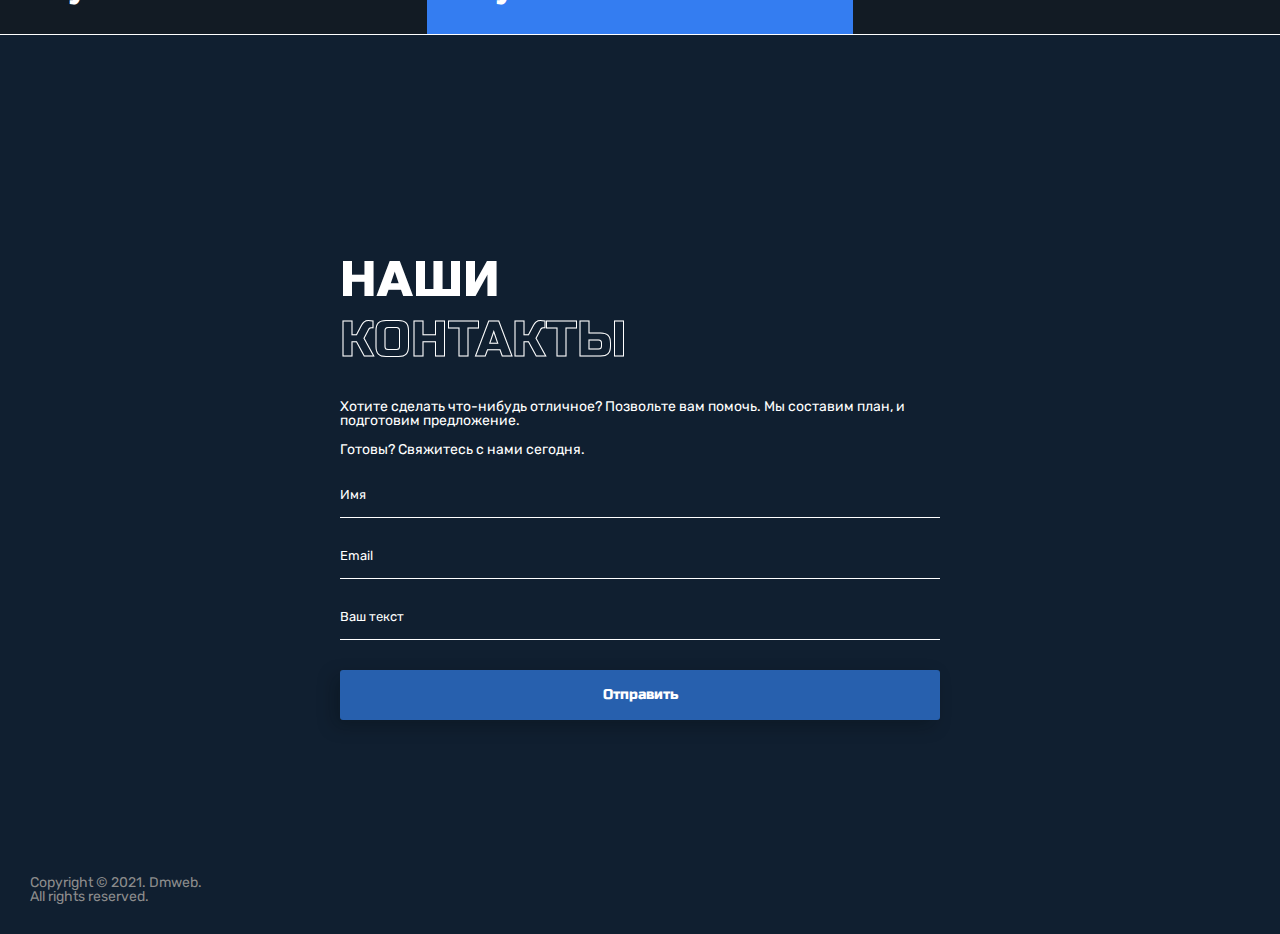
==== commit 87a12e28: "add" ====
--- a/index.html
+++ b/index.html
@@ -29,9 +29,9 @@
                         <li class="header__item header__link-active">
                             <a href="index.html" class="header__link main-text">Главная</a>
                         </li>
-                        <li class="header__item">
+                        <!-- <li class="header__item">
                             <a href="#" class="header__link main-text">О нас</a>
-                        </li>
+                        </li> -->
                         <li class="header__item">
                             <a href="service.html" class="header__link main-text">Услуги</a>
                         </li>
@@ -39,10 +39,10 @@
                             <a href="#" class="header__link main-text">Портфолио</a>
                         </li>
                         <li class="header__item">
-                            <a href="#" class="header__link main-text">Блог</a>
+                            <a href="blog.html" class="header__link main-text">Блог</a>
                         </li>
                         <li class="header__item">
-                            <a href="#" class="header__link main-text">Контакты</a>
+                            <a href="contacts.html" class="header__link main-text">Контакты</a>
                         </li>
 
                     </ul>
@@ -94,6 +94,74 @@
                 </div>
             </div>
         </section>
+
+        <section class="uslugi">
+            <div class="container uslugi__container">
+                <ul class="uslugi__list">
+                    <li class="uslugi__item">
+                        <span class="uslugi__number">01 /</span>
+                        <span class="uslugi__title main-text">Лендинг</span>
+                        <span class="uslugi__descr main-text">web-страница, главной целью которой есть генерация лидов или конвертация посещения в заказ, заявку, звонок.
+                        </span>
+                        <a href="page-service.html" class="uslugi__link">
+                            <span class="uslugi__link-type">Подробнее</span>
+                        </a>
+                        
+                    </li>
+                    <li class="uslugi__item">
+                        <span class="uslugi__number">01 /</span>
+                        <span class="uslugi__title main-text">Лендинг</span>
+                        <span class="uslugi__descr main-text">web-страница, главной целью которой есть генерация лидов или конвертация посещения в заказ, заявку, звонок.
+                        </span>
+                        <a href="page-service.html" class="uslugi__link">
+                            <span class="uslugi__link-type">Подробнее</span>
+                        </a>
+                        
+                    </li>
+                    <li class="uslugi__item">
+                        <span class="uslugi__number">01 /</span>
+                        <span class="uslugi__title main-text">Лендинг</span>
+                        <span class="uslugi__descr main-text">web-страница, главной целью которой есть генерация лидов или конвертация посещения в заказ, заявку, звонок.
+                        </span>
+                        <a href="page-service.html" class="uslugi__link">
+                            <span class="uslugi__link-type">Подробнее</span>
+                        </a>
+                        
+                    </li>
+                    <li class="uslugi__item">
+                        <span class="uslugi__number">01 /</span>
+                        <span class="uslugi__title main-text">Лендинг</span>
+                        <span class="uslugi__descr main-text">web-страница, главной целью которой есть генерация лидов или конвертация посещения в заказ, заявку, звонок.
+                        </span>
+                        <a href="page-service.html" class="uslugi__link">
+                            <span class="uslugi__link-type">Подробнее</span>
+                        </a>
+                        
+                    </li>
+                    <li class="uslugi__item">
+                        <span class="uslugi__number">01 /</span>
+                        <span class="uslugi__title main-text">Лендинг</span>
+                        <span class="uslugi__descr main-text">web-страница, главной целью которой есть генерация лидов или конвертация посещения в заказ, заявку, звонок.
+                        </span>
+                        <a href="page-service.html" class="uslugi__link">
+                            <span class="uslugi__link-type">Подробнее</span>
+                        </a>
+                        
+                    </li>
+                    <li class="uslugi__item">
+                        <span class="uslugi__number">01 /</span>
+                        <span class="uslugi__title main-text">Лендинг</span>
+                        <span class="uslugi__descr main-text">web-страница, главной целью которой есть генерация лидов или конвертация посещения в заказ, заявку, звонок.
+                        </span>
+                        <a href="page-service.html" class="uslugi__link">
+                            <span class="uslugi__link-type">Подробнее</span>
+                        </a>
+                        
+                    </li>
+                </ul>
+            </div>
+        </section>
+
         <section class="advantages">
             <div class="container advantages__container">
                 <div class="advantages__wrapper">
@@ -129,6 +197,81 @@
                         <span>Узнать о нас больше</span>
                     </a>
                 </div>
+            </div>
+        </section>
+
+        <section class="main-portfolio">
+            <div class="main-portfolio__container">
+                <ul class="main-portfolio__list">
+                    <li class="main-portfolio__item">
+                        <a href="#" class="main-portfolio__link">
+                            <span class="main-portfolio__type">Landing page</span>
+                            <div class="main-portfolio__wrapper">
+                                <span class="main-portfolio__title">Keystaff</span>
+                                <span class="main-portfolio__keys">Смотреть кейс
+                                    <span class="arrow"></span>
+                                </span>
+                            </div>
+                            <img src="img/portfolio/keystaff.jpg" alt="" class="main-portfolio__img">
+                        </a>
+                    </li>
+                    <li class="main-portfolio__item">
+                        <a href="#" class="main-portfolio__link">
+                            <span class="main-portfolio__type">Landing page</span>
+                            <div class="main-portfolio__wrapper">
+                                <span class="main-portfolio__title">Keystaff</span>
+                                <span class="main-portfolio__keys">Смотреть кейс
+                                    <span class="arrow"></span>
+                                </span>
+                            </div>
+
+                        </a>
+                    </li>
+                    <li class="main-portfolio__item">
+                        <a href="#" class="main-portfolio__link">
+                            <span class="main-portfolio__type">Landing page</span>
+                            <div class="main-portfolio__wrapper">
+                                <span class="main-portfolio__title">Keystaff</span>
+                                <span class="main-portfolio__keys">Смотреть кейс
+                                    <span class="arrow"></span>
+                                </span>
+                            </div>
+
+                        </a>
+                    </li>
+                    <li class="main-portfolio__item">
+                        <a href="#" class="main-portfolio__link">
+                            <span class="main-portfolio__type">Landing page</span>
+                            <div class="main-portfolio__wrapper">
+                                <span class="main-portfolio__title">Keystaff</span>
+                                <span class="main-portfolio__keys">Смотреть кейс
+                                    <span class="arrow"></span>
+                                </span>
+                            </div>
+
+                        </a>
+                    </li>
+                    <li class="main-portfolio__item">
+                        <a href="#" class="main-portfolio__link">
+                            <span class="main-portfolio__type">Landing page</span>
+                            <div class="main-portfolio__wrapper">
+                                <span class="main-portfolio__title">Keystaff</span>
+                                <span class="main-portfolio__keys">Смотреть кейс
+                                    <span class="arrow"></span>
+                                </span>
+                            </div>
+
+                        </a>
+                    </li>
+                    <li class="main-portfolio__item">
+                        <a href="#" class="main-portfolio__link">
+                            <span class="main-portfolio__circle">
+                                Все работы
+                                <span class="arrow"></span>
+                            </span>
+                        </a>
+                    </li>
+                </ul>
             </div>
         </section>
 
@@ -226,6 +369,11 @@
                 </div>
             </div>
 
+            <div class="modal modal-thanks thanks" data-target="form-thanks">
+                <span class="modal-form__title thanks__title">Спасибо за заявку</span>
+                <span class="thanks__descr">Мы свяжемся с вами в ближайшее время</span>
+            </div>
+
             <button class="modal-close reset-btn" aria-label="Открыть меню">
                 
             </button>
--- a/css/style.css
+++ b/css/style.css
@@ -192,6 +192,10 @@
 }
 
 .modal--2 {
+    max-width: 600px;
+}
+
+.modal-thanks {
     max-width: 600px;
 }
 
@@ -1148,7 +1152,7 @@
 
 .footer {
     padding: 100px 0;
-    background-color: #101f30;
+    background-color: #121B24;
 }
 
 .copyright-descr {
@@ -1477,7 +1481,7 @@
 }
 
 .service-main {
-    background-color: #101f30;
+    background-color: #121B24;
     border-top: 1px solid #fff;
     padding-top: 150px;
     padding-bottom: 150px;
@@ -1715,4 +1719,348 @@
     margin-bottom: 15px;
 }
 
-/* burger */+/* burger */
+
+.page-contact {
+    height: 100vh;
+    background-color: #101f30;
+    display: flex;
+    align-items: center;
+}
+
+.page-contact__subtitle {
+    font: 16px "Russo One", sans-serif;
+    color: var(--main-color);
+    text-transform: uppercase;
+    color: #BABABA;
+    margin-bottom: 25px;
+}
+
+.page-contact__container {
+    display: flex;
+    flex-direction: column;
+    align-items: flex-start;
+}
+
+.page-contact__list {
+    display: flex;
+    align-items: center;
+    width: 100%;
+    margin-bottom: 25px;
+}
+
+.page-contact__item {
+    display: flex;
+    flex-direction: column;
+    align-items: flex-start;
+}
+
+.page-contact__item:not(:last-child) {
+    margin-right: 70px;
+}
+
+.page-contact__item-top {
+    font: 16px "Russo One", sans-serif;
+    color: #fff;
+    margin-bottom: 15px;
+    text-transform: uppercase;
+}
+
+.page-contact__item-bottom {
+    color: var(--main-color);
+    font-size: 14px;
+}
+
+.page-contact__copyright {
+    color: var(--main-color);
+    font-size: 16px;
+    margin-bottom: 25px;
+}
+
+.page-contact__policy {
+    color: var(--main-color);
+    font-size: 16px;
+    text-decoration: underline;
+}
+
+.why-me {
+    background-color: #121B24;
+    padding: 100px 0px;
+    position: relative;
+    border-top: 1px solid var(--main-color);
+}
+
+.why-me:before {
+    content: '';
+    display: block;
+    position: absolute;
+    top: 0;
+    left: 0;
+    width: 0;
+    height: 0;
+    border-style: solid;
+    border-width: 266px 236px 0 0;
+    border-color: #1e2021 transparent transparent;
+}
+
+.why-me:after {
+    content: '';
+    display: block;
+    position: absolute;
+    bottom: 0;
+    right: 0;
+    width: 0;
+    height: 0;
+    border-style: solid;
+    border-width: 0 0 266px 236px;
+    border-color: transparent transparent #1e2021;
+}
+
+.why-me__list {
+    display: flex;
+    flex-wrap: wrap;
+    width: 100%;
+}
+
+.why-me__item {
+    width: 30%;
+    display: flex;
+    align-items: center;
+}
+
+.why-me__number {
+    width: 50px;
+    height: 50px;
+    color: var(--main-color);
+    font-family: Russo One;
+    font-size: 24px;
+    padding: 20px;
+    display: flex;
+    align-items: center;
+    justify-content: center;
+    border: 1px solid #fff;
+    margin-right: 30px;
+}
+
+.why-me__title {
+    color: var(--main-color);
+    font-size: 18px;
+    font-weight: 700;
+    margin-bottom: 10px;
+}
+
+.why-me__descr {
+    color: #bababa;
+    font-size: 16px;
+}
+
+.why-me__wrapper {
+    display: flex;
+    flex-direction: column;
+}
+
+.uslugi {
+    background-color: #121B24;
+    padding: 100px 0;
+    border-top: 1px solid white;
+}
+
+.uslugi__item {
+    padding: 25px;
+    z-index: 3;
+    position: relative;
+    width: 30%;
+    display: flex;
+    flex-direction: column;
+    align-items: flex-start;
+    margin-bottom: 25px;
+    transition: background-color 0.3s ease-in-out;
+}
+
+.uslugi__item:hover {
+    background-color: #607A98;
+}
+
+.uslugi__list {
+    display: flex;
+    flex-wrap: wrap;
+    justify-content: space-between;
+}
+
+.uslugi__number {
+    color: #bababa;
+    display: block;
+    margin-bottom: 15px;
+}
+
+.uslugi__title {
+    margin-bottom: 15px;
+    font-size: 18px;
+    font-weight: 500;
+    font-family: Russo One;
+}
+
+.uslugi__descr {
+    margin-bottom: 35px;
+}
+
+.uslugi__link {
+    color: #3A7EDA;
+    position: absolute;
+    bottom: 0px;
+    left: 0;
+    width: 100%;
+    height: 100%;
+}
+
+.uslugi__link-type {
+    position: absolute;
+    bottom: 25px;
+    left: 25px;
+}
+
+.main-portfolio {
+    background-color: #121B24;
+    border-top: 1px solid white;
+}
+
+.main-portfolio__item {
+    height: 400px;
+    width: 33.3333333333%;
+    position: relative;
+}
+
+.main-portfolio__list {
+    display: flex;
+    flex-wrap: wrap;
+}
+
+.main-portfolio__item:nth-child(1) {
+    background-color: #347df1;
+}
+
+.main-portfolio__item:nth-child(3) {
+    background-color: purple;
+}
+
+.main-portfolio__item:nth-child(5) {
+    background-color: #347df1;
+}
+
+.main-portfolio__link {
+    position: absolute;
+    left: 0;
+    top: 0;
+    width: 100%;
+    height: 100%;
+    display: flex;
+    flex-direction: column;
+    padding: 30px;
+    justify-content: flex-end;
+    overflow: hidden;
+}
+
+.main-portfolio__type {
+    font-size: 14px;
+    line-height: 17px;
+    color: var(--main-color);
+    margin-bottom: 15px;
+}
+
+.main-portfolio__wrapper {
+    display: flex;
+    align-items: center;
+    justify-content: space-between;
+}
+
+.main-portfolio__title {
+    font-size: 30px;
+    color: var(--main-color);
+    font-weight: 500;
+    font-family: Russo One;
+}
+
+.main-portfolio__keys {
+    color: var(--main-color);
+    display: flex;
+    align-items: center;
+}
+
+.arrow {
+    display: block;
+    position: relative;
+    transition: width .3s ease;
+    height: 0;
+    width: 2.5rem;
+    border-top: 2px solid;
+    transform: translateZ(0);
+    margin-left: 10px;
+    color: #fff;
+}
+
+.arrow:before {
+    position: absolute;
+    left: 0;
+    right: 0;
+    bottom: 100%;
+    height: 100%;
+    content: "";
+}
+
+.arrow:after {
+    content: "";
+    position: absolute;
+    top: -1px;
+    left: 100%;
+    margin-left: -6px;
+    border: 2px solid;
+    border-bottom-width: 0;
+    border-left-width: 0;
+    width: 8px;
+    height: 8px;
+    transform: rotate( 45deg);
+    transform-origin: top right;
+}
+
+.main-portfolio__circle {
+    display: block;
+    height: 200px;
+    width: 200px;
+    position: absolute;
+    left: 50%;
+    top: 50%;
+    transform: translate(-50%, -50%);
+    background-color: #607A98;
+    border-radius: 180px;
+    display: flex;
+    align-items: center;
+    justify-content: center;
+    color: var(--main-color);
+    text-transform: uppercase;
+    font-weight: 500;
+}
+
+.main-portfolio__img {
+    position: absolute;
+    left: 0;
+    bottom: 0px;
+    opacity: 0;
+    object-fit: cover;
+    height: 100%;
+    transition: opacity 0.5s ease-in-out;
+}
+
+.main-portfolio__link:hover .main-portfolio__img {
+    /* bottom: 0; */
+    opacity: 1;
+}
+
+.thanks__title {
+    text-align: center;
+}
+
+.thanks__descr {
+    color: var(--main-color);
+    font-size: 18px;
+    text-align: center;
+}